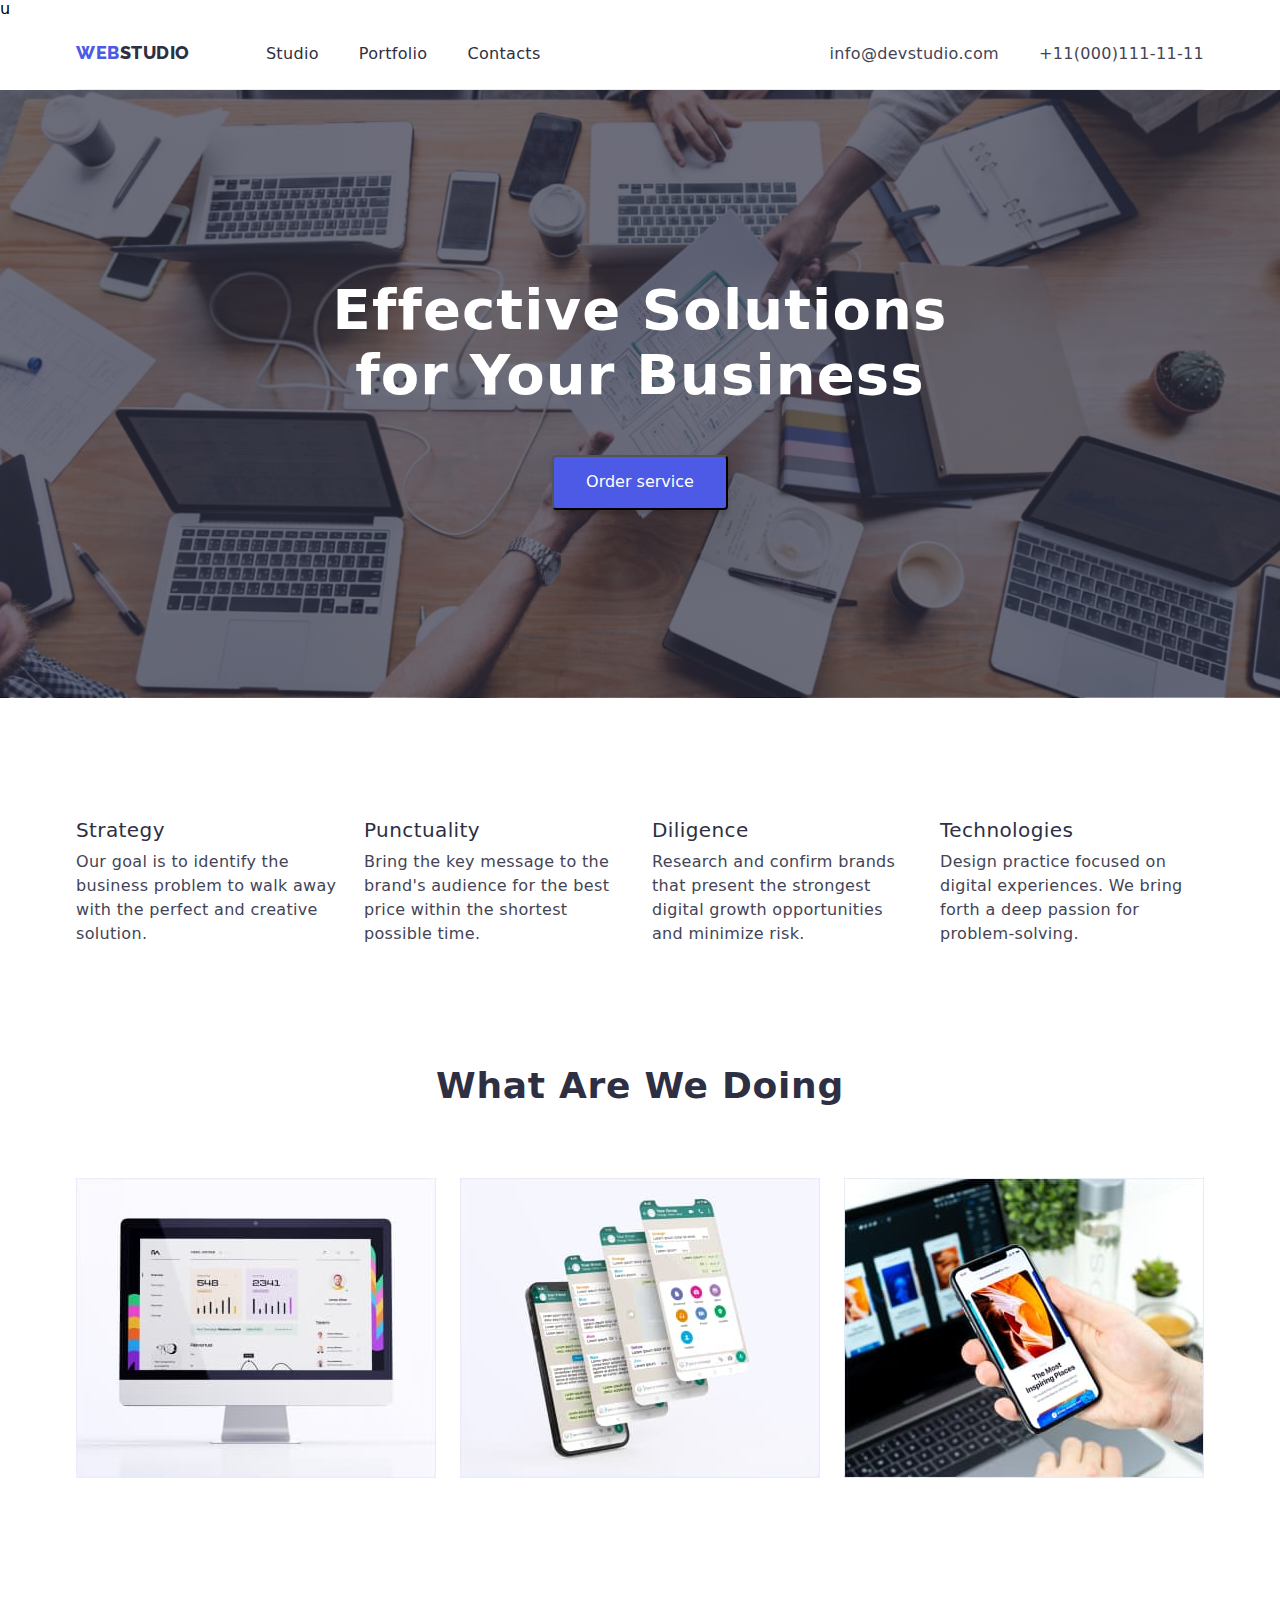
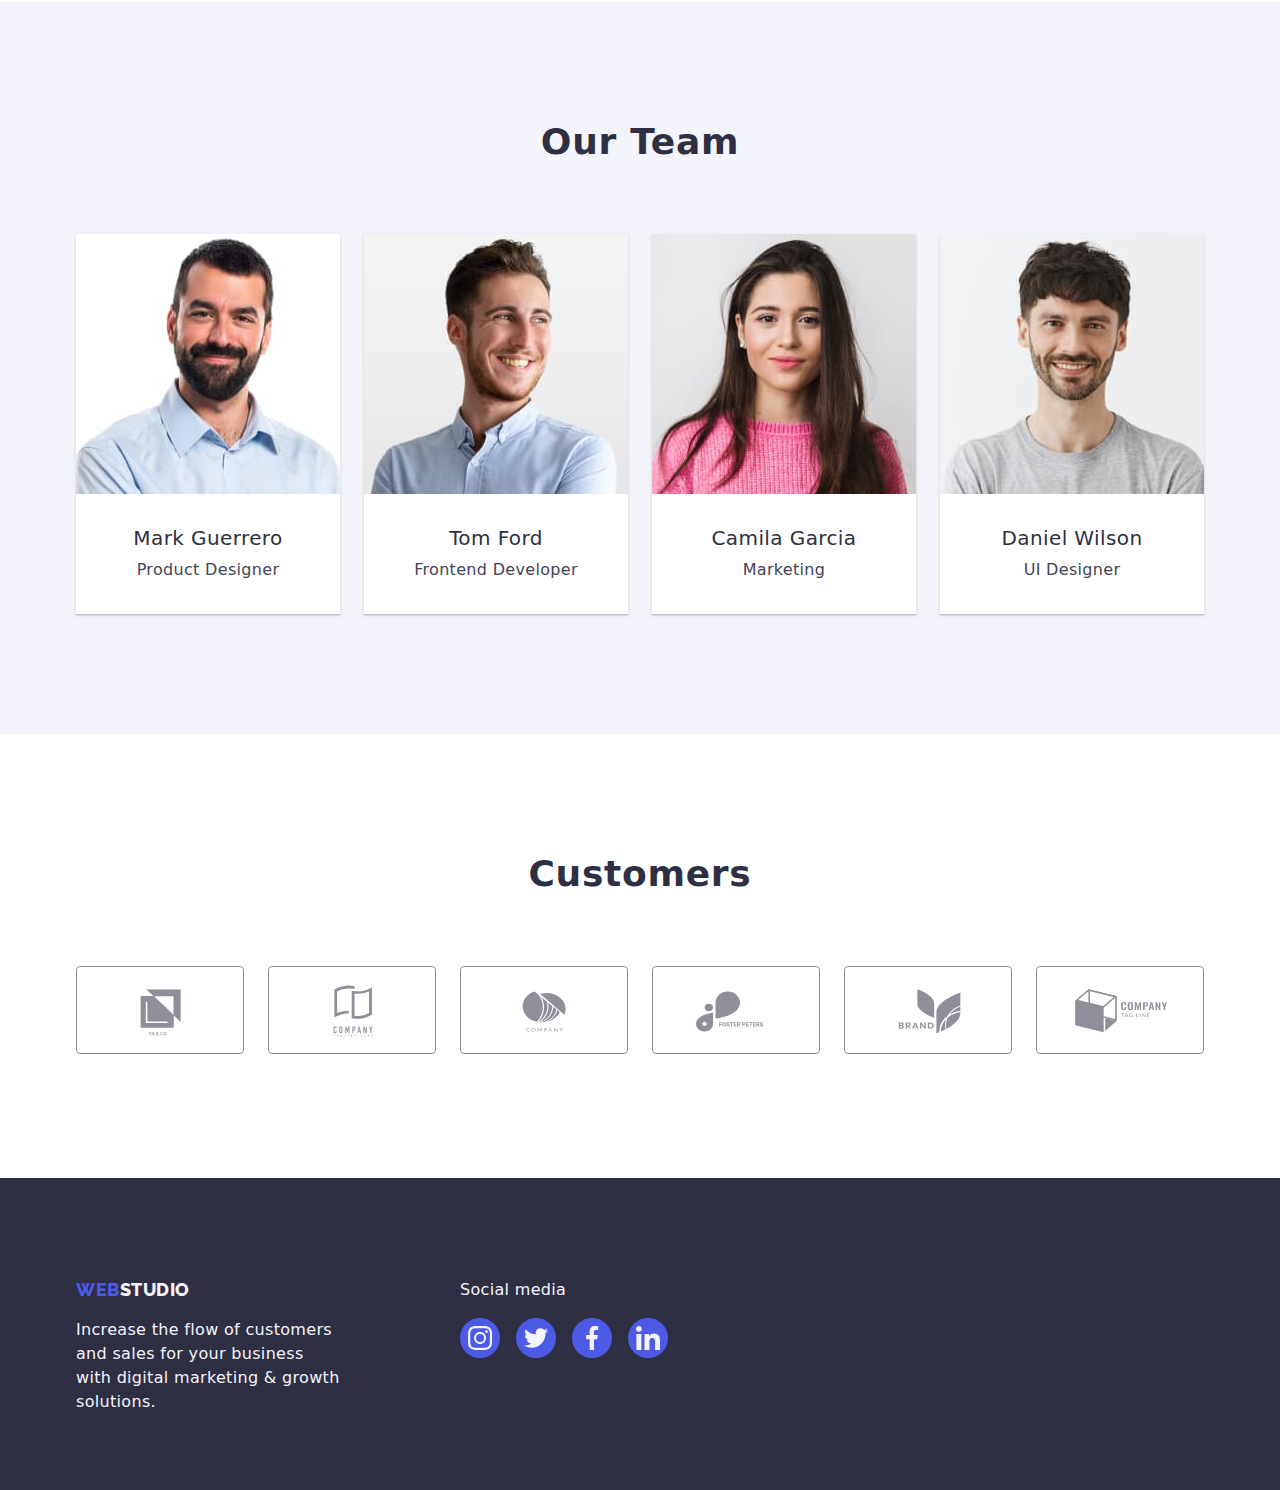
==== index.html @ a3248d75 "hw4" ====
u<!DOCTYPE html>
<html lang="en">
  <head>
    <meta charset="UTF-8" />
    <meta name="viewport" content="width=device-width, initial-scale=1.0" />
    <title>webstudio</title>
    <link href="css/styles.css" rel="stylesheet" />
    <link rel="preconnect" href="https://fonts.googleapis.com" />
    <link rel="preconnect" href="https://fonts.gstatic.com" crossorigin />
    <link
      href="https://fonts.googleapis.com/css2?family=Raleway:wght@800&family=Roboto:wght@400;500;700;900&display=swap"
      rel="stylesheet"
    />
    <link
      href="
https://cdn.jsdelivr.net/npm/modern-normalize@2.0.0/modern-normalize.min.css
"
      rel="stylesheet"
    />
  </head>
  <body>
    <header>
      <div class="container">
        <div class="menu-wrapper">
          <nav>
            <a href="./" class="logo-style"
              ><span class="logo-web">WEB</span>STUDIO</a
            >
            <menu class="menu-links">
              <li><a href="./index.html" class="links-style">Studio</a></li>
              <li>
                <a href="./portfolio.html" class="links-style">Portfolio</a>
              </li>
              <li><a href="/contacts" class="links-style">Contacts</a></li>
            </menu>
          </nav>
          <ul class="list-links-contact">
            <li>
              <a href="mailto:info@devstudio.com" class="links-contact"
                >info@devstudio.com</a
              >
            </li>
            <li>
              <a href="tel:+11(000)111-11-11" class="links-contact"
                >+11(000)111-11-11</a
              >
            </li>
          </ul>
        </div>
      </div>
    </header>

    <main>
      <section class="section section-main-heading">
        <div class="container">
          <h1 class="main-heading">
            Effective Solutions <br />
            for Your Business
          </h1>
          <button class="order-service" type="button">Order service</button>
        </div>
      </section>

      <section class="section-main-pillars section-main-pillars">
        <div class="container">
          <ul class="main-pillars-list">
            <li>
              <h3 class="main-pillars">Strategy</h3>
              <p class="description">
                Our goal is to identify the business problem to walk away with
                the perfect and creative solution.
              </p>
            </li>

            <li>
              <h3 class="main-pillars">Punctuality</h3>
              <p class="description">
                Bring the key message to the brand's audience for the best price
                within the shortest possible time.
              </p>
            </li>
            <li>
              <h3 class="main-pillars">Diligence</h3>
              <p class="description">
                Research and confirm brands that present the strongest digital
                growth opportunities and minimize risk.
              </p>
            </li>
            <li>
              <h3 class="main-pillars">Technologies</h3>
              <p class="description">
                Design practice focused on digital experiences. We bring forth a
                deep passion for problem-solving.
              </p>
            </li>
          </ul>
        </div>
      </section>

      <section class="section section-solutions">
        <div class="container">
          <h2 class="header-two">What are we doing</h2>

          <ul class="solutions-list">
            <li>
              <img
                src="images/screen.jpg"
                alt="Picture of screen"
                width="360"
                height="300"
              />
            </li>
            <li>
              <img
                src="images/phone.jpg"
                alt="Picture of phone"
                width="360"
                height="300"
              />
            </li>
            <li>
              <img
                src="images/laptop-phone.jpg"
                alt="Picture of laptop and phone"
                width="360"
                height="300"
              />
            </li>
          </ul>
        </div>
      </section>

      <section class="section section-team">
        <div class="container">
          <h2 class="header-two">Our team</h2>
          <ul class="team-list">
            <li>
              <figure class="team-style">
                <img
                  src="images/mark-guerrero.jpg"
                  alt="A man with short black hair and beard"
                  width="264"
                  height="260"
                />
                <figcaption class="team-descrip-wrapper">
                  <h4 class="team-names">Mark Guerrero</h4>
                  <p class="team-position">Product Designer</p>
                </figcaption>
              </figure>
            </li>
            <li>
              <figure class="team-style">
                <img
                  src="images/tom-ford.jpg"
                  alt="A man with brown hair and grin"
                  width="264"
                  height="260"
                />
                <figcaption class="team-descrip-wrapper">
                  <h4 class="team-names">Tom Ford</h4>
                  <p class="team-position">Frontend Developer</p>
                </figcaption>
              </figure>
            </li>
            <li>
              <figure class="team-style">
                <img
                  src="images/camila-garcia.jpg"
                  alt="A woman with long dark hair and wearing a pink sweater"
                  width="264"
                  height="260"
                />
                <figcaption class="team-descrip-wrapper">
                  <h4 class="team-names">Camila Garcia</h4>
                  <p class="team-position">Marketing</p>
                </figcaption>
              </figure>
            </li>
            <li>
              <figure class="team-style">
                <img
                  src="images/daniel-wilson.jpg"
                  alt="Smiling man in a gray tshirt"
                  width="264"
                  height="260"
                />
                <figcaption class="team-descrip-wrapper">
                  <h4 class="team-names">Daniel Wilson</h4>
                  <p class="team-position">UI Designer</p>
                </figcaption>
              </figure>
            </li>
          </ul>
        </div>
      </section>
       <section class="section customers-section">
        <div class="container">
          <h2 class="header-two">Customers</h2>
          <ul class="customers-list">
            <li><a href="./"><svg class="customers-icon"> <use href="/images/icons.svg#icon-Client-1"> </use> </svg></a></li>
            <li><a href="./"><svg class="customers-icon"> <use href="/images/icons.svg#icon-Client-2"> </use> </svg></a></li>
            <li><a href="./"><svg class="customers-icon"> <use href="/images/icons.svg#icon-Client-3"> </use> </svg></a></li>
            <li><a href="./"><svg class="customers-icon"> <use href="/images/icons.svg#icon-Client-4"> </use> </svg></a></li>
            <li><a href="./"><svg class="customers-icon"> <use href="/images/icons.svg#icon-Client-5"> </use> </svg></a></li>
           <li><a href="./"><svg class="customers-icon"> <use href="/images/icons.svg#icon-Client-6"> </use> </svg></a></li>
              </ul>
    </main>

    <footer class="footer-style">
      <div class="container footer-wrapper">
        <div class="logo-wrapper-footer">
          <a href="./" class="logo-footer"
            ><span class="logo-web">WEB</span>STUDIO</a
          >
          <p class="footer-text">
            Increase the flow of customers and sales for your business with
            digital marketing & growth solutions.
          </p>
        </div>
        <div class="sm-wrapper">
          <h4 class="sm-text">Social media</h4>
          <ul class="sm-list">
            <li>
              <a href="./"><svg class="sm-icon" width="40px" height="40px"> <use href="/images/icons.svg#icon-Ellipse-4"> </use> </svg></a>
            </li>
            <li><a href="./"><svg class="sm-icon" width="40px" height="40px"> <use href="/images/icons.svg#icon-Ellipse"> </use> </svg></a></li>
            <li><a href="./"><svg class="sm-icon" width="40px" height="40px"> <use href="/images/icons.svg#icon-Ellipse-1"> </use> </svg></a></li>
            <li><a href="./"><svg class="sm-icon" width="40px" height="40px"> <use href="/images/icons.svg#icon-Ellipse-2"> </use> </svg></a></li>
          </ul>
        </div>
      </div>
    </footer>
  </body>
</html>
---- css/styles.css ----
body {
    font-family: var(--font-text);
}
:root {
    --background-color-heading: rgba(46, 47, 66, 1);
    --background-color-footer: rgba(46, 47, 66, 1);
    --background-color-header: rgba(255, 255, 255, 1);
    --background-color-ourteam: rgba(244, 244, 253, 1);
    --border-color: rgba(231, 233, 252, 1);
    --font-text: 'Roboto', sans-serif;
    --font-logo: 'Raleway', serif;
    --color-logo: rgba(77, 90, 229, 1);
    --color-headings: rgba(46, 47, 66, 1);
    --color-text: rgba(67, 68, 85, 1);
    --color-h1: rgba(255, 255, 255, 1);
    --color-footer: rgba(244, 244, 253, 1);
}

* {
    margin: 0;
    padding: 0;
    box-sizing: border-box;
}

.section {
    padding-top: 120px;
    padding-bottom: 120px;

}

.container {
    max-width: 1158px;
    margin: 0 auto;
    padding: 0 15px;
}


 /*Style dla headera*/

.menu-wrapper {
    min-height: 72px;
}

.logo-style {
    font-family: var(--font-logo);
    font-size: 18px;
    font-style: normal;
    font-weight: 800;
    line-height: 1.16;
    letter-spacing: 0.54px;
    text-transform: uppercase;
    text-decoration: none;
    color:var(--color-headings);
    }

.logo-web{
    color: var(--color-logo);
}
.menu-links{
    list-style-type: none; 
}
.menu-links .links-style {
        font-size: 16px;
        font-weight: 500;
        line-height: 1.5;
        letter-spacing: 0.32px;
        color: var(--color-headings);
        text-decoration: none;
        
    }

.menu-links .links-style:hover, .menu-links .links-style:focus {
    color: rgba(64, 75, 191, 1);

}
.menu-links .links-style:active {
    color: rgba(64, 75, 191, 1);
}

.list-links-contact{
        list-style-type: none;
}
.links-contact {
        font-size: 16px;
        line-height: 1.5;
        letter-spacing: 0.32px;
        text-decoration: none;
        color: var(--color-text)
        }
.list-links-contact .links-contact:hover,.list-links-contact .links-contact:focus {
    color: rgba(64, 75, 191, 1);
}
.list-links-contact .links-contact:active {
    color: rgba(64, 75, 191, 1);
}

 .menu-wrapper {
     display: flex;
     justify-content: space-between;
     border-bottom: 1px solid rgba(231, 233, 252, 1);
     align-items: center;
 }

 .menu-wrapper>nav {
     display: flex;
     gap: 76px;
     align-items: center;

 }

 .menu-wrapper>nav>menu {
     display: flex;
     gap: 40px
 }

 .menu-wrapper>ul {
     display: flex;
     gap: 40px;
 }

 .menu-wrapper>menu>ul {
     gap: 332px;

 }


/*Style dla zakładki studio*/

.main-heading {
        font-size: 56px;
        font-weight: 700;
        line-height: 10,7 ;
        letter-spacing: 1.12px;
        text-align: center;  
        margin-top: 0px;
        margin-bottom: 0px;
        padding-top: 68px;
        padding-bottom: 48px;
        display: flex;
        justify-content: center;
        align-items: center;
        
}


.section-main-heading {
    color: var(--color-h1);
    background-color: var(--background-color-heading);
    padding-bottom: 188px;
    display: flex;
    justify-content: center;
    align-items: center;
    background-image: linear-gradient(rgba(46, 47, 66, 0.7), rgba(46, 47, 66, 0.7)),
        url(../images/people-office.jpg);
    background-position: center;
    background-size: cover;
    max-width: 1440px;
    margin-inline-end: auto;
    margin-inline-start: auto;
    
    

}

.order-service {
    background-color:rgba(77, 90, 229, 1);
    color: rgba(255, 255, 255, 1);
    border-radius: 4px;
    box-shadow: 0px 4px 4px 0px rgba(0, 0, 0, 0.15);
    cursor: pointer;
    padding: 16px 32px;
    display: flex;
    justify-content: center;
    align-items: center;
    margin: auto;
}

.section-main-pillars {
    padding-top: 120px;
}
.main-pillars-list {
    list-style-type: none;
    display: flex;
    gap: 24px;
    margin: 0px;
    padding-left: 0px;
}

.main-pillars {
        font-size: 20px;
        font-weight: 500;
        line-height: 1.2;
        letter-spacing: 0.4px;
        color: var(--color-headings);
        margin-bottom: 8px;
        width: 264px;
}
.description {
        font-size: 16px;
        line-height: 1.5;
        letter-spacing: 0.32px;
        color:var(--color-text);
        margin-top: 0px;
        width: 264px;
}

.header-two {
    color: var(--color-headings);
        text-align: center;
        font-size: 36px;
        font-weight: 700;
        line-height: 1.11;
        letter-spacing: 0.72px;
        text-transform: capitalize;
        margin-top: 0px;
        margin-bottom: 72px;
}
.solutions-list {
    list-style-type: none;
    display: flex;
    justify-content: space-between;
    gap: 24px;
    padding-inline-start: 0px;
}
.section-team {
    background-color: var(--background-color-ourteam);
}
.team-list {
    list-style-type: none;
    display: flex;
    justify-content: space-between;
    gap: 24px;
background-color: var(--background-color-ourteam);
padding-inline-start: 0px;
margin: 0px
}

.team-style {
    background-color: var(--background-color-header);
    margin: 0px 0px 0px 0px;
    box-shadow: 0px 2px 1px 0px rgba(46, 47, 66, 0.08), 0px 1px 1px 0px rgba(46, 47, 66, 0.16), 0px 1px 6px 0px rgba(46, 47, 66, 0.08);
    
}



.team-descrip-wrapper {
    padding-top: 32px;
    padding-bottom: 32px;
}
.team-descrip-wrapper>h4 {
 padding-bottom: 8px;
}

.team-names {
    color: var(--color-headings);
        text-align: center;
        font-size: 20px;
        font-weight: 500;
        line-height: 1.2;
        letter-spacing: 0.4px;
        background-color: var(--background-color-header);
        margin-block-start: 0px;
        margin-block-end: 0px;
        }

.team-position {
        text-align: center;
        font-size: 16px;
        line-height: 1.5;
        letter-spacing: 0.32px;
        color: var(--color-text);
        background-color: var(--background-color-header);
        margin-block-start: 0px;
        margin-block-end: 0px;
}

.customers-list {
    list-style-type: none;
        display: flex;
        justify-content: flex-start;
        gap: 24px;
}
.customers-icon {
    border: 1px solid rgba(142, 143, 153, 1);
    border-radius: 4px;
    fill: rgba(142, 143, 153, 1);
    width: 168px;
    height: 88px;
}

.customers-icon:hover {
    fill: rgba(64, 75, 191, 1);
    border-color: rgba(64, 75, 191, 1);
}

/*Style dla zakładki portfolio*/

 .filters-list {
    list-style-type: none;
 }
 .filter-button {
     border-radius: 4px;
     border: 1px solid var(--cornflower, #E7E9FC);
     background: var(--cloud, #F4F4FD);
     color: var(--iris, #4D5AE5);
     text-align: center;
     font-size: 16px;
     font-weight: 500;
     line-height: 1, 5;
     letter-spacing: 0.64px;
     padding: 12px 24px;
     align-items: center;
 }

 .filters-list .filter-button:hover,
 .filters-list .filter-button:focus {
     background-color: rgba(64, 75, 191, 1);
     color: rgba(255, 255, 255, 1);
     box-shadow: 0px 2px 2px 0px rgba(0, 0, 0, 0.12), 0px 2px 1px 0px rgba(0, 0, 0, 0.08), 0px 3px 1px 0px rgba(0, 0, 0, 0.10);
 }

 .projects-list {
    list-style-type: none;
    display: flex;
        flex-wrap: wrap;
        justify-content: center;
        row-gap: 48px;
        column-gap: 24px;
        margin: 0px;
        padding-bottom: 120px;
        padding-left: 0px;
    
 }

 .projects-list-element {
    margin: 0px;

 }

 .projects-list-element:hover {
box-shadow: 0px 2px 1px 0px rgba(46, 47, 66, 0.08), 0px 1px 1px 0px rgba(46, 47, 66, 0.16), 0px 1px 6px 0px rgba(46, 47, 66, 0.08);

 }
 .project-figcaption {
    border: 1px solid rgba(231, 233, 252, 1);
    background: rgba(255, 255, 255, 1);
    border-top: none;
    padding-left: 16px;
    padding-right: 16px;

 }
 
 .project-title { 
        font-size: 20px;
        font-weight: 500;
        line-height: 1.2;
        letter-spacing: 0.4px;
        color: var(--color-headings);
        padding-top: 32px;
        margin-top: 0px;
        margin-bottom: 8px;
        

 }
 .description-project {
    margin-bottom: 32px;
 }

.filters-list {
        color: var(--iris, #4D5AE5);
        text-align: center;
        font-size: 16px;
        font-weight: 500;
        line-height: 1,5;
        letter-spacing: 0.64px;
        display: flex;
        flex-direction: row;
        justify-content: center;
        gap:24px;
        padding-top: 96px;
        padding-bottom: 72px;
        margin: 0px;
        padding-inline-start: 0px;
}



 

/*Style dla stopki*/

.footer-style {
    background-color: var(--background-color-footer);
    min-height: 312px;

}

.footer-text {
    color: var(--color-footer);
    font-size: 16px;
    line-height: 1.5;
    letter-spacing: 0.32px;
    margin-bottom: 0px;

}

.sm-text {
    color: var(--color-footer);
    font-size: 16px;
    line-height: 1.5;
    letter-spacing: 0.32px;
    margin-bottom: 0px;
    font-weight: 500;
}

.logo-footer {
    font-family: var(--font-logo);
    font-size: 18px;
    font-style: normal;
    font-weight: 800;
    line-height: 1.16;
    letter-spacing: 0.54px;
    text-transform: uppercase;
    text-decoration: none;
    color: var(--color-footer)
}

.logo-wrapper-footer {
    max-width: 264px;

}



.footer-wrapper {
    display: flex;
    justify-content: flex-start;
    
 
}

.logo-wrapper-footer>a {
    display: flex;
        justify-content: flex-start;
        align-items: center;
        padding-top: 101.5px;
        padding-bottom: 17.5px;
    
}
.footer-wrapper>p {
    display: flex;
    flex-direction: column;
    justify-content: flex-start;
    align-items: flex-start;
    flex-wrap: wrap;
    padding-bottom: 100px;
   padding-right: 864px;
   

}

.sm-wrapper {
    max-width: 264px;
    margin-left: 120px;
    margin-top: 100px;
}

.sm-list {
    list-style-type: none;
    display: flex;
    justify-content: flex-start;
    gap: 16px;
    padding-top: 16px;
}
.sm-icon:hover {
    fill: rgba(49, 208, 170, 1);
}
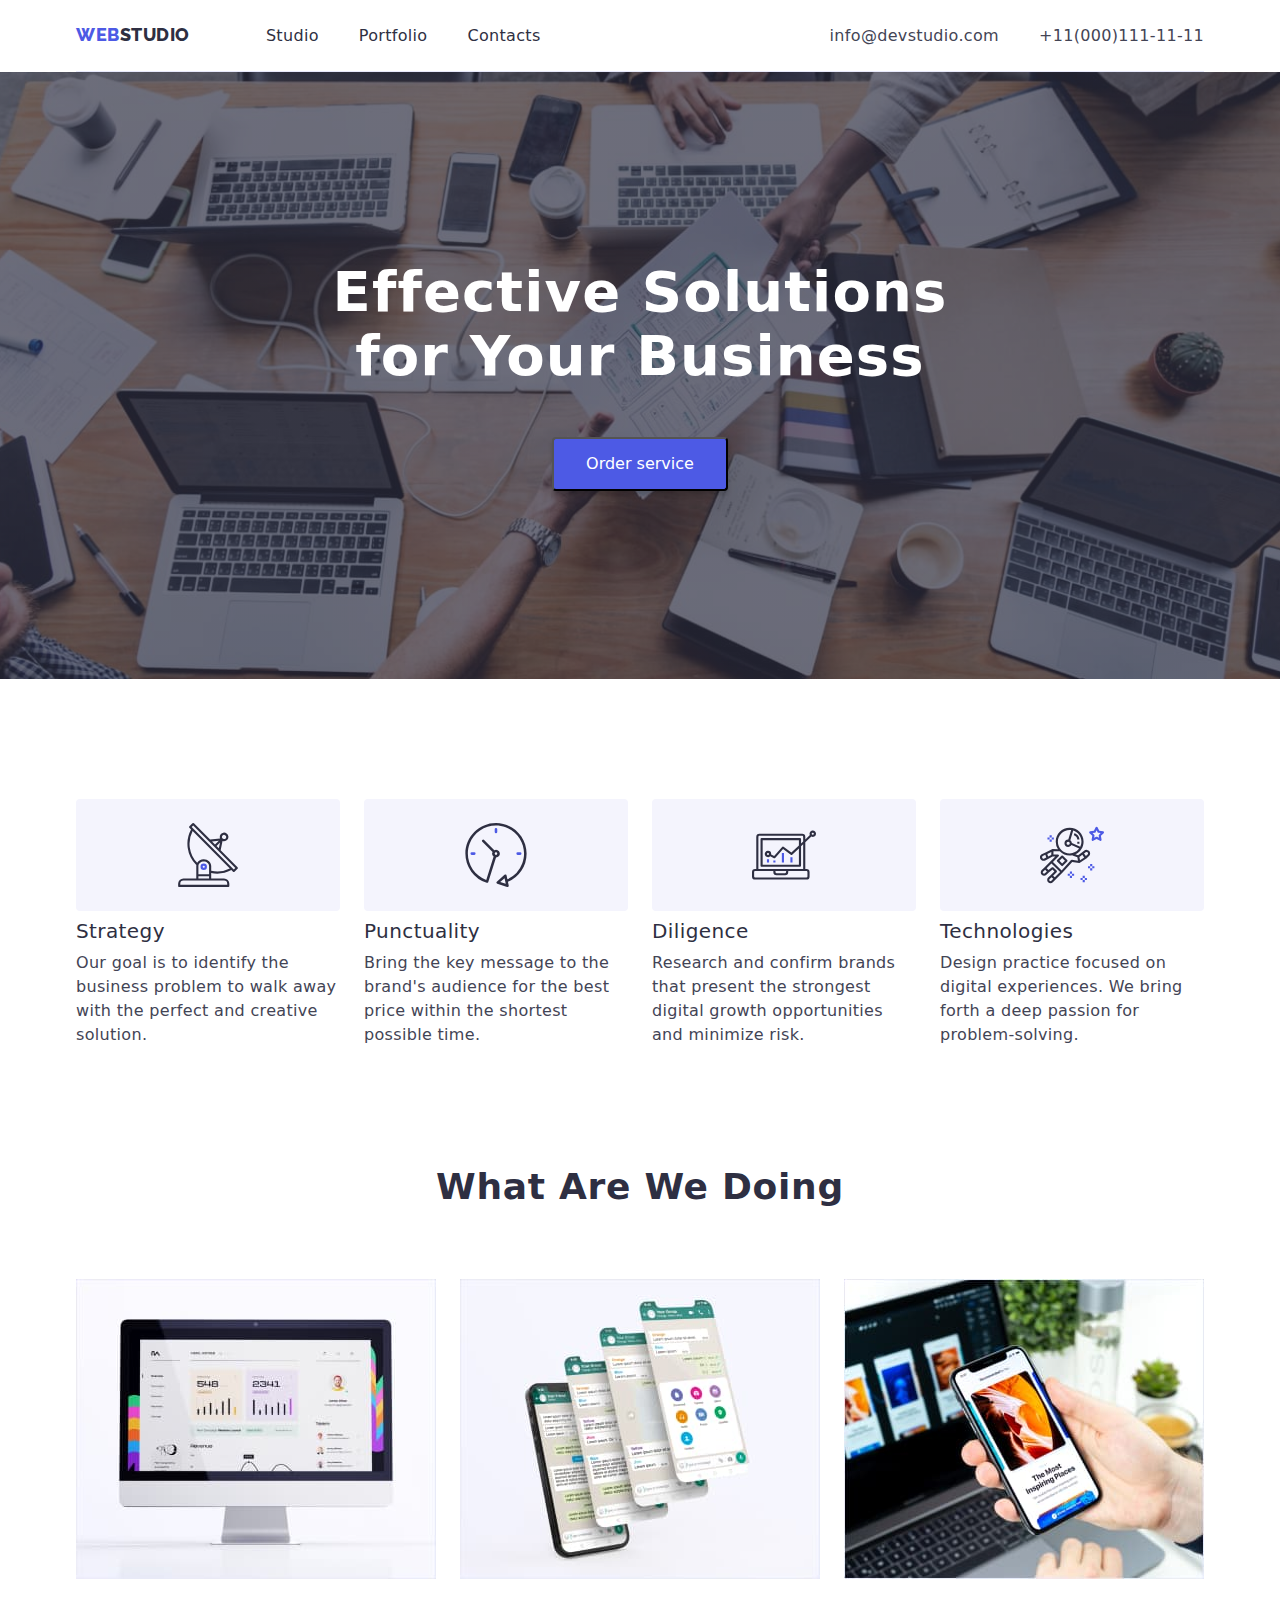
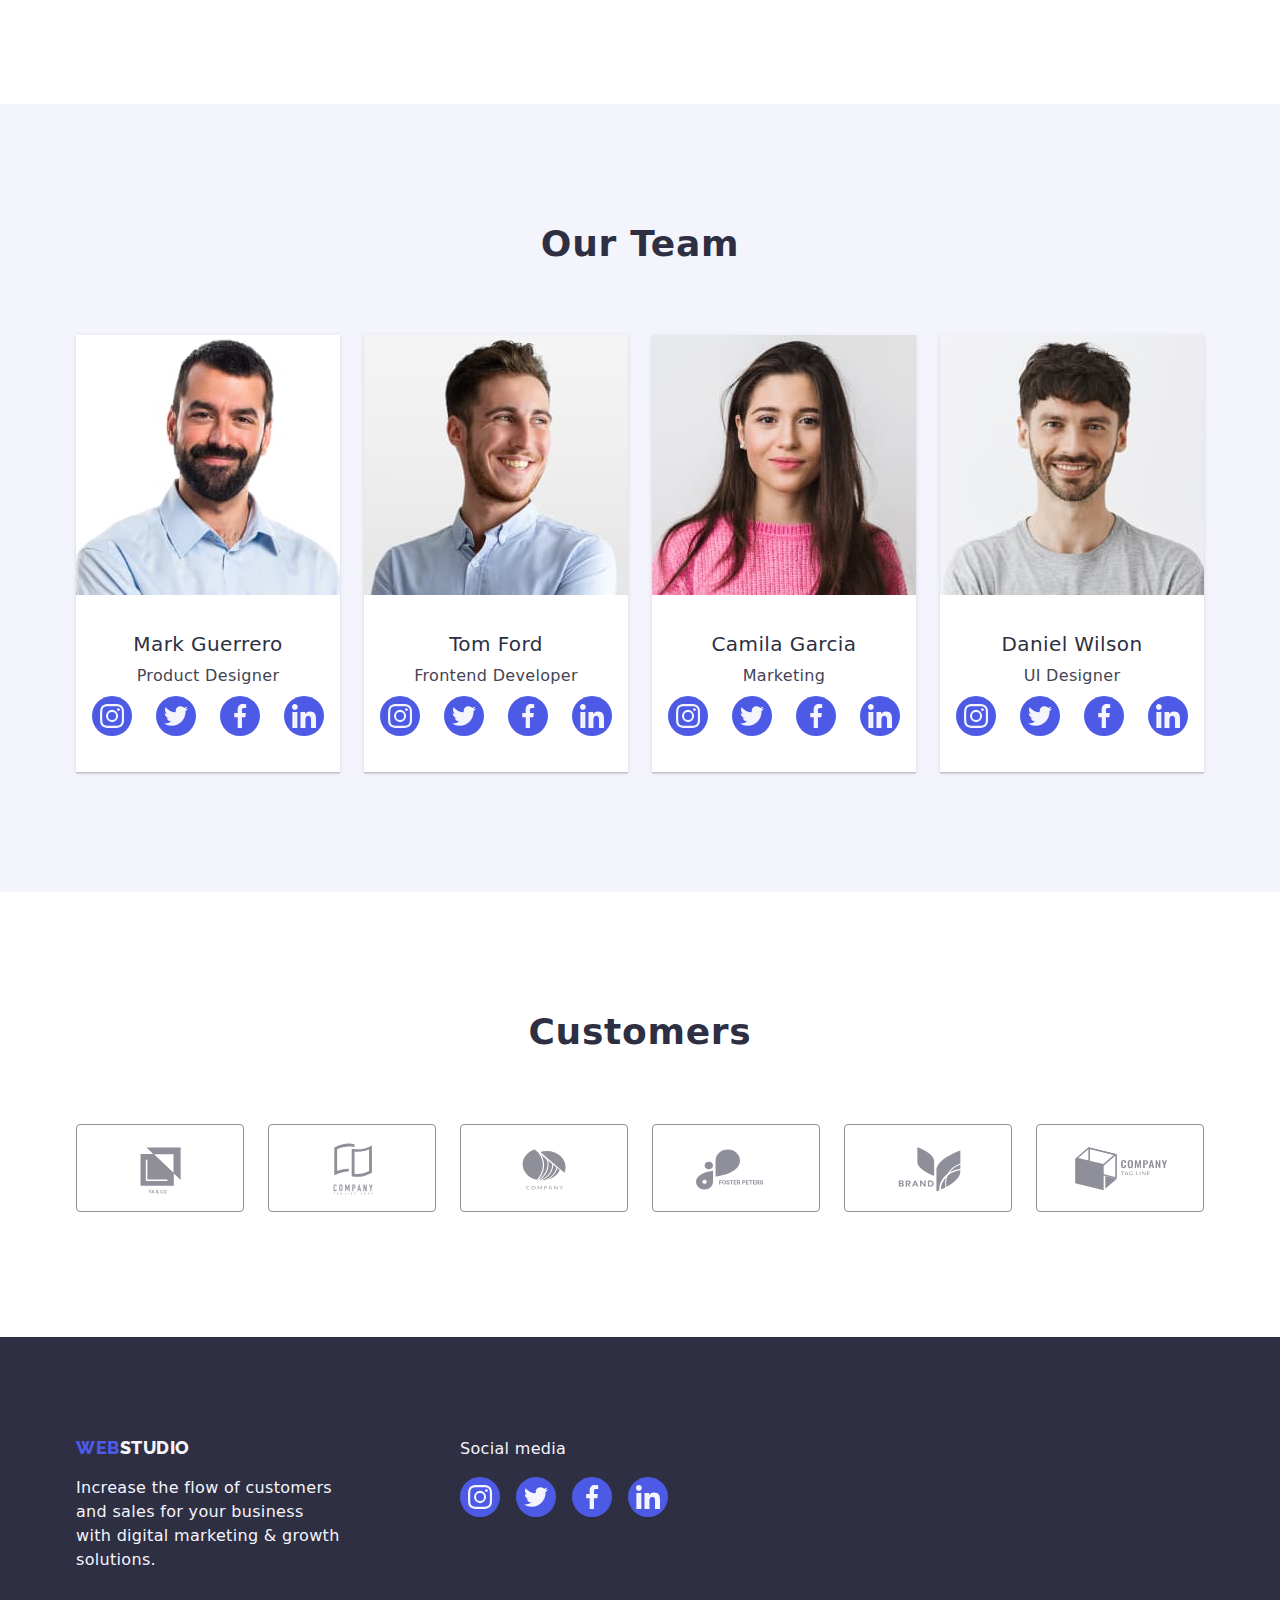
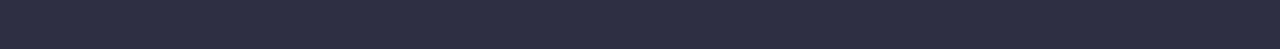
==== commit 4a6427c9: "icons-addition" ====
--- a/index.html
+++ b/index.html
@@ -1,4 +1,4 @@
-u<!DOCTYPE html>
+<!DOCTYPE html>
 <html lang="en">
   <head>
     <meta charset="UTF-8" />
@@ -65,6 +65,9 @@
         <div class="container">
           <ul class="main-pillars-list">
             <li>
+              <div class="pillar-icon-wrapper">
+                <svg class="" width="64px" height="64px"> <use href="/images/icons.svg#icon-antenna-1"> </use> </svg>
+              </div>
               <h3 class="main-pillars">Strategy</h3>
               <p class="description">
                 Our goal is to identify the business problem to walk away with
@@ -73,6 +76,9 @@
             </li>
 
             <li>
+              <div class="pillar-icon-wrapper">
+                <svg class="" width="64px" height="64px"> <use href="/images/icons.svg#icon-clock-1"> </use> </svg>
+              </div>
               <h3 class="main-pillars">Punctuality</h3>
               <p class="description">
                 Bring the key message to the brand's audience for the best price
@@ -80,6 +86,9 @@
               </p>
             </li>
             <li>
+              <div class="pillar-icon-wrapper">
+                <svg class="" width="64px" height="64px"> <use href="/images/icons.svg#icon-diagram-1"> </use> </svg>
+              </div>
               <h3 class="main-pillars">Diligence</h3>
               <p class="description">
                 Research and confirm brands that present the strongest digital
@@ -87,6 +96,9 @@
               </p>
             </li>
             <li>
+              <div class="pillar-icon-wrapper">
+                <svg class="" width="64px" height="64px"> <use href="/images/icons.svg#icon-astronaut-1"> </use> </svg>
+              </div>
               <h3 class="main-pillars">Technologies</h3>
               <p class="description">
                 Design practice focused on digital experiences. We bring forth a
@@ -145,6 +157,14 @@
                 <figcaption class="team-descrip-wrapper">
                   <h4 class="team-names">Mark Guerrero</h4>
                   <p class="team-position">Product Designer</p>
+                   <ul class="sm-list-team">
+            <li>
+              <a href="./"><svg class="sm-icon-team" width="40px" height="40px"> <use href="/images/icons.svg#icon-Ellipse"> </use> </svg></a>
+            </li>
+            <li><a href="./"><svg class="sm-icon-team" width="40px" height="40px"> <use href="/images/icons.svg#icon-Ellipse-1"> </use> </svg></a></li>
+            <li><a href="./"><svg class="sm-icon-team" width="40px" height="40px"> <use href="/images/icons.svg#icon-Ellipse-2"> </use> </svg></a></li>
+            <li><a href="./"><svg class="sm-icon-team" width="40px" height="40px"> <use href="/images/icons.svg#icon-Ellipse-3"> </use> </svg></a></li>
+          </ul>
                 </figcaption>
               </figure>
             </li>
@@ -159,6 +179,14 @@
                 <figcaption class="team-descrip-wrapper">
                   <h4 class="team-names">Tom Ford</h4>
                   <p class="team-position">Frontend Developer</p>
+                   <ul class="sm-list-team">
+            <li>
+              <a href="./"><svg class="sm-icon-team" width="40px" height="40px"> <use href="/images/icons.svg#icon-Ellipse"> </use> </svg></a>
+            </li>
+            <li><a href="./"><svg class="sm-icon-team" width="40px" height="40px"> <use href="/images/icons.svg#icon-Ellipse-1"> </use> </svg></a></li>
+            <li><a href="./"><svg class="sm-icon-team" width="40px" height="40px"> <use href="/images/icons.svg#icon-Ellipse-2"> </use> </svg></a></li>
+            <li><a href="./"><svg class="sm-icon-team" width="40px" height="40px"> <use href="/images/icons.svg#icon-Ellipse-3"> </use> </svg></a></li>
+          </ul>
                 </figcaption>
               </figure>
             </li>
@@ -173,6 +201,14 @@
                 <figcaption class="team-descrip-wrapper">
                   <h4 class="team-names">Camila Garcia</h4>
                   <p class="team-position">Marketing</p>
+                   <ul class="sm-list-team">
+            <li>
+              <a href="./"><svg class="sm-icon-team" width="40px" height="40px"> <use href="/images/icons.svg#icon-Ellipse"> </use> </svg></a>
+            </li>
+            <li><a href="./"><svg class="sm-icon-team" width="40px" height="40px"> <use href="/images/icons.svg#icon-Ellipse-1"> </use> </svg></a></li>
+            <li><a href="./"><svg class="sm-icon-team" width="40px" height="40px"> <use href="/images/icons.svg#icon-Ellipse-2"> </use> </svg></a></li>
+            <li><a href="./"><svg class="sm-icon-team" width="40px" height="40px"> <use href="/images/icons.svg#icon-Ellipse-3"> </use> </svg></a></li>
+          </ul>
                 </figcaption>
               </figure>
             </li>
@@ -187,6 +223,14 @@
                 <figcaption class="team-descrip-wrapper">
                   <h4 class="team-names">Daniel Wilson</h4>
                   <p class="team-position">UI Designer</p>
+                  <ul class="sm-list-team">
+            <li>
+              <a href="./"><svg class="sm-icon-team" width="40px" height="40px"> <use href="/images/icons.svg#icon-Ellipse"> </use> </svg></a>
+            </li>
+            <li><a href="./"><svg class="sm-icon-team" width="40px" height="40px"> <use href="/images/icons.svg#icon-Ellipse-1"> </use> </svg></a></li>
+            <li><a href="./"><svg class="sm-icon-team" width="40px" height="40px"> <use href="/images/icons.svg#icon-Ellipse-2"> </use> </svg></a></li>
+            <li><a href="./"><svg class="sm-icon-team" width="40px" height="40px"> <use href="/images/icons.svg#icon-Ellipse-3"> </use> </svg></a></li>
+          </ul>
                 </figcaption>
               </figure>
             </li>
@@ -197,7 +241,7 @@
         <div class="container">
           <h2 class="header-two">Customers</h2>
           <ul class="customers-list">
-            <li><a href="./"><svg class="customers-icon"> <use href="/images/icons.svg#icon-Client-1"> </use> </svg></a></li>
+            <li> <a href="./"><svg class="customers-icon"><use href="/images/icons.svg#icon-Client-1"></use></svg></a></li>
             <li><a href="./"><svg class="customers-icon"> <use href="/images/icons.svg#icon-Client-2"> </use> </svg></a></li>
             <li><a href="./"><svg class="customers-icon"> <use href="/images/icons.svg#icon-Client-3"> </use> </svg></a></li>
             <li><a href="./"><svg class="customers-icon"> <use href="/images/icons.svg#icon-Client-4"> </use> </svg></a></li>
@@ -220,12 +264,12 @@
         <div class="sm-wrapper">
           <h4 class="sm-text">Social media</h4>
           <ul class="sm-list">
-            <li>
-              <a href="./"><svg class="sm-icon" width="40px" height="40px"> <use href="/images/icons.svg#icon-Ellipse-4"> </use> </svg></a>
-            </li>
-            <li><a href="./"><svg class="sm-icon" width="40px" height="40px"> <use href="/images/icons.svg#icon-Ellipse"> </use> </svg></a></li>
+            <li class="sm-icon">
+              <a href="./"><svg width="40px" height="40px"> <use href="/images/icons.svg#icon-Ellipse"> </use> </svg></a>
+            </li>
             <li><a href="./"><svg class="sm-icon" width="40px" height="40px"> <use href="/images/icons.svg#icon-Ellipse-1"> </use> </svg></a></li>
             <li><a href="./"><svg class="sm-icon" width="40px" height="40px"> <use href="/images/icons.svg#icon-Ellipse-2"> </use> </svg></a></li>
+            <li><a href="./"><svg class="sm-icon" width="40px" height="40px"> <use href="/images/icons.svg#icon-Ellipse-3"> </use> </svg></a></li>
           </ul>
         </div>
       </div>
--- a/css/styles.css
+++ b/css/styles.css
@@ -194,6 +194,17 @@
         color: var(--color-headings);
         margin-bottom: 8px;
         width: 264px;
+        margin-top: 8px;
+}
+
+.pillar-icon-wrapper {
+        display: flex;
+            justify-content: center;
+            align-items: center;
+            width: 264px;
+            height: 112px;
+            border-radius: 4px;
+            background: rgba(244, 244, 253, 1);
 }
 .description {
         font-size: 16px;
@@ -273,6 +284,14 @@
         background-color: var(--background-color-header);
         margin-block-start: 0px;
         margin-block-end: 0px;
+}
+
+.sm-list-team {
+    list-style-type: none;
+    display: flex;
+    justify-content: center;
+    gap: 24px;
+    padding-top: 8px;
 }
 
 .customers-list {
@@ -473,6 +492,10 @@
     gap: 16px;
     padding-top: 16px;
 }
-.sm-icon:hover {
-    fill: rgba(49, 208, 170, 1);
+.sm-icon>a {
+    fill:rgba(77, 90, 229, 1);
+}
+
+.sm-icon>a:hover {
+   fill: rgba(49, 208, 170, 1);
 }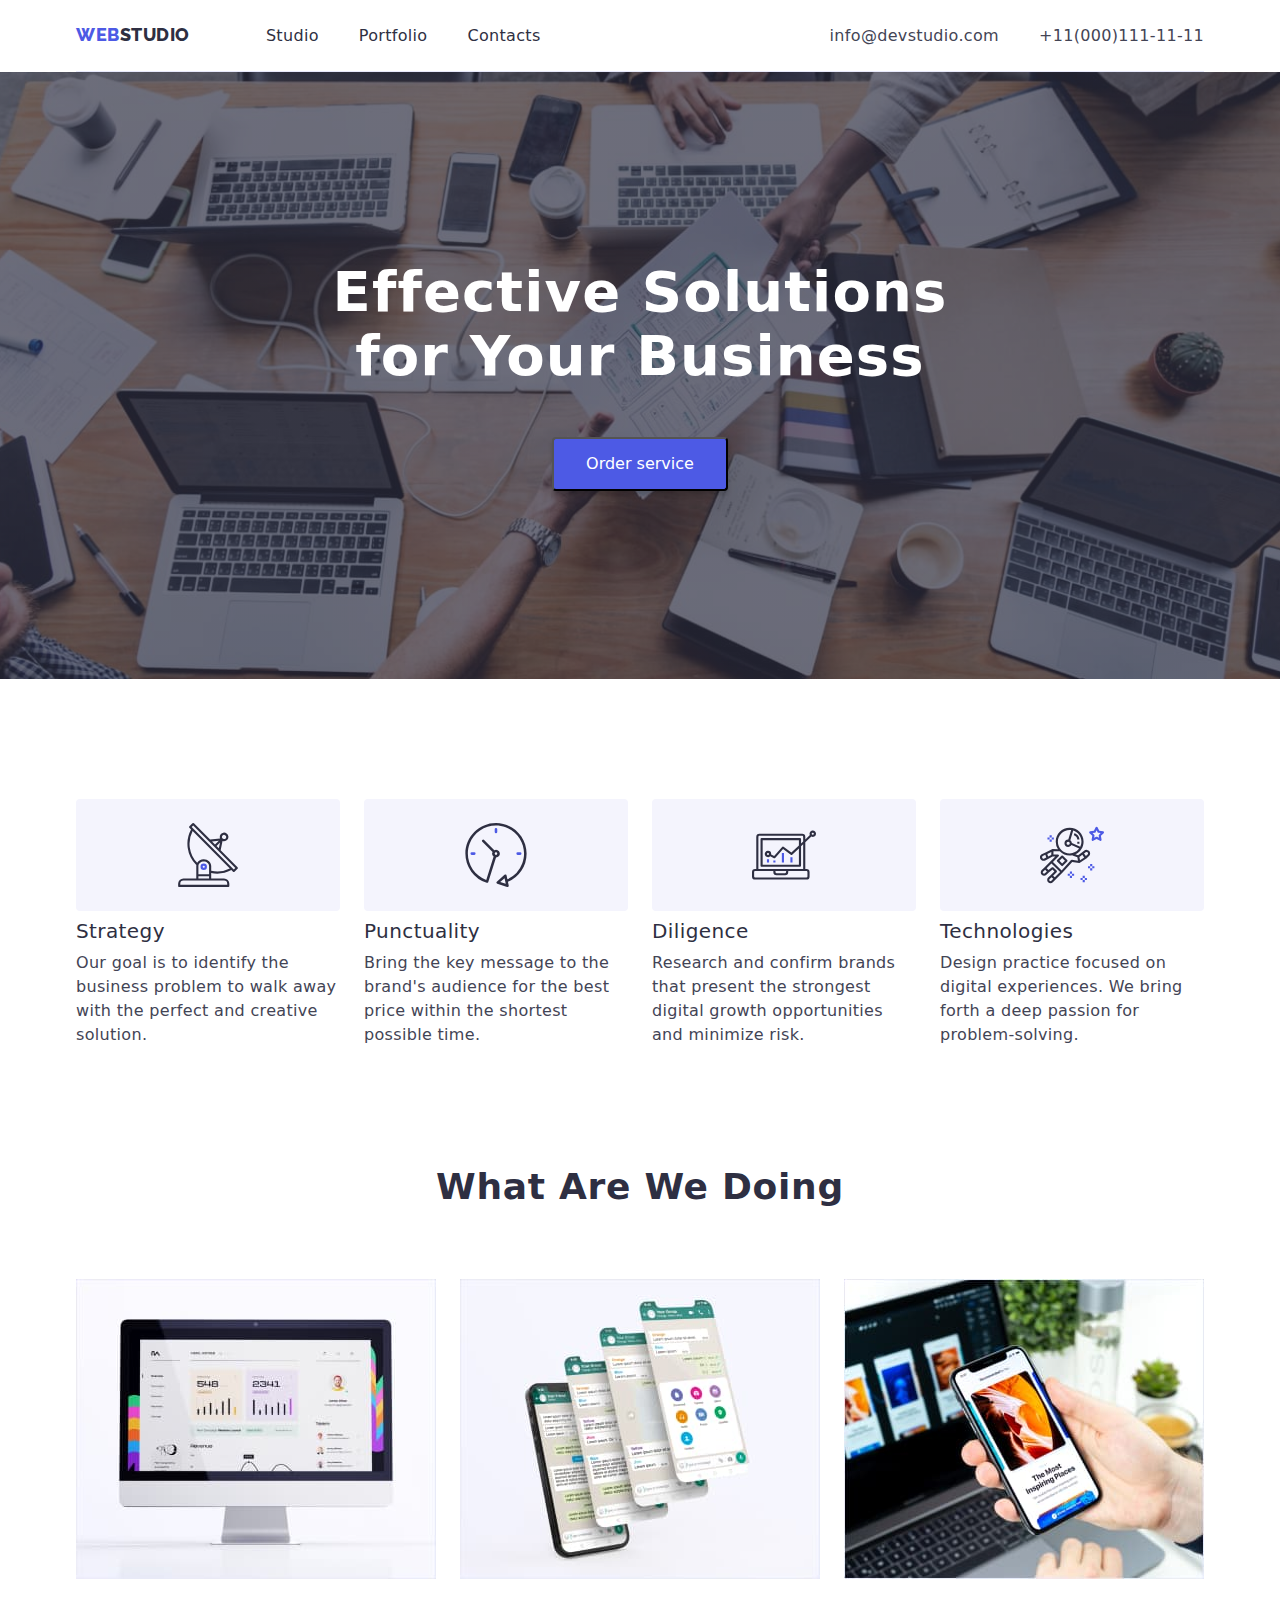
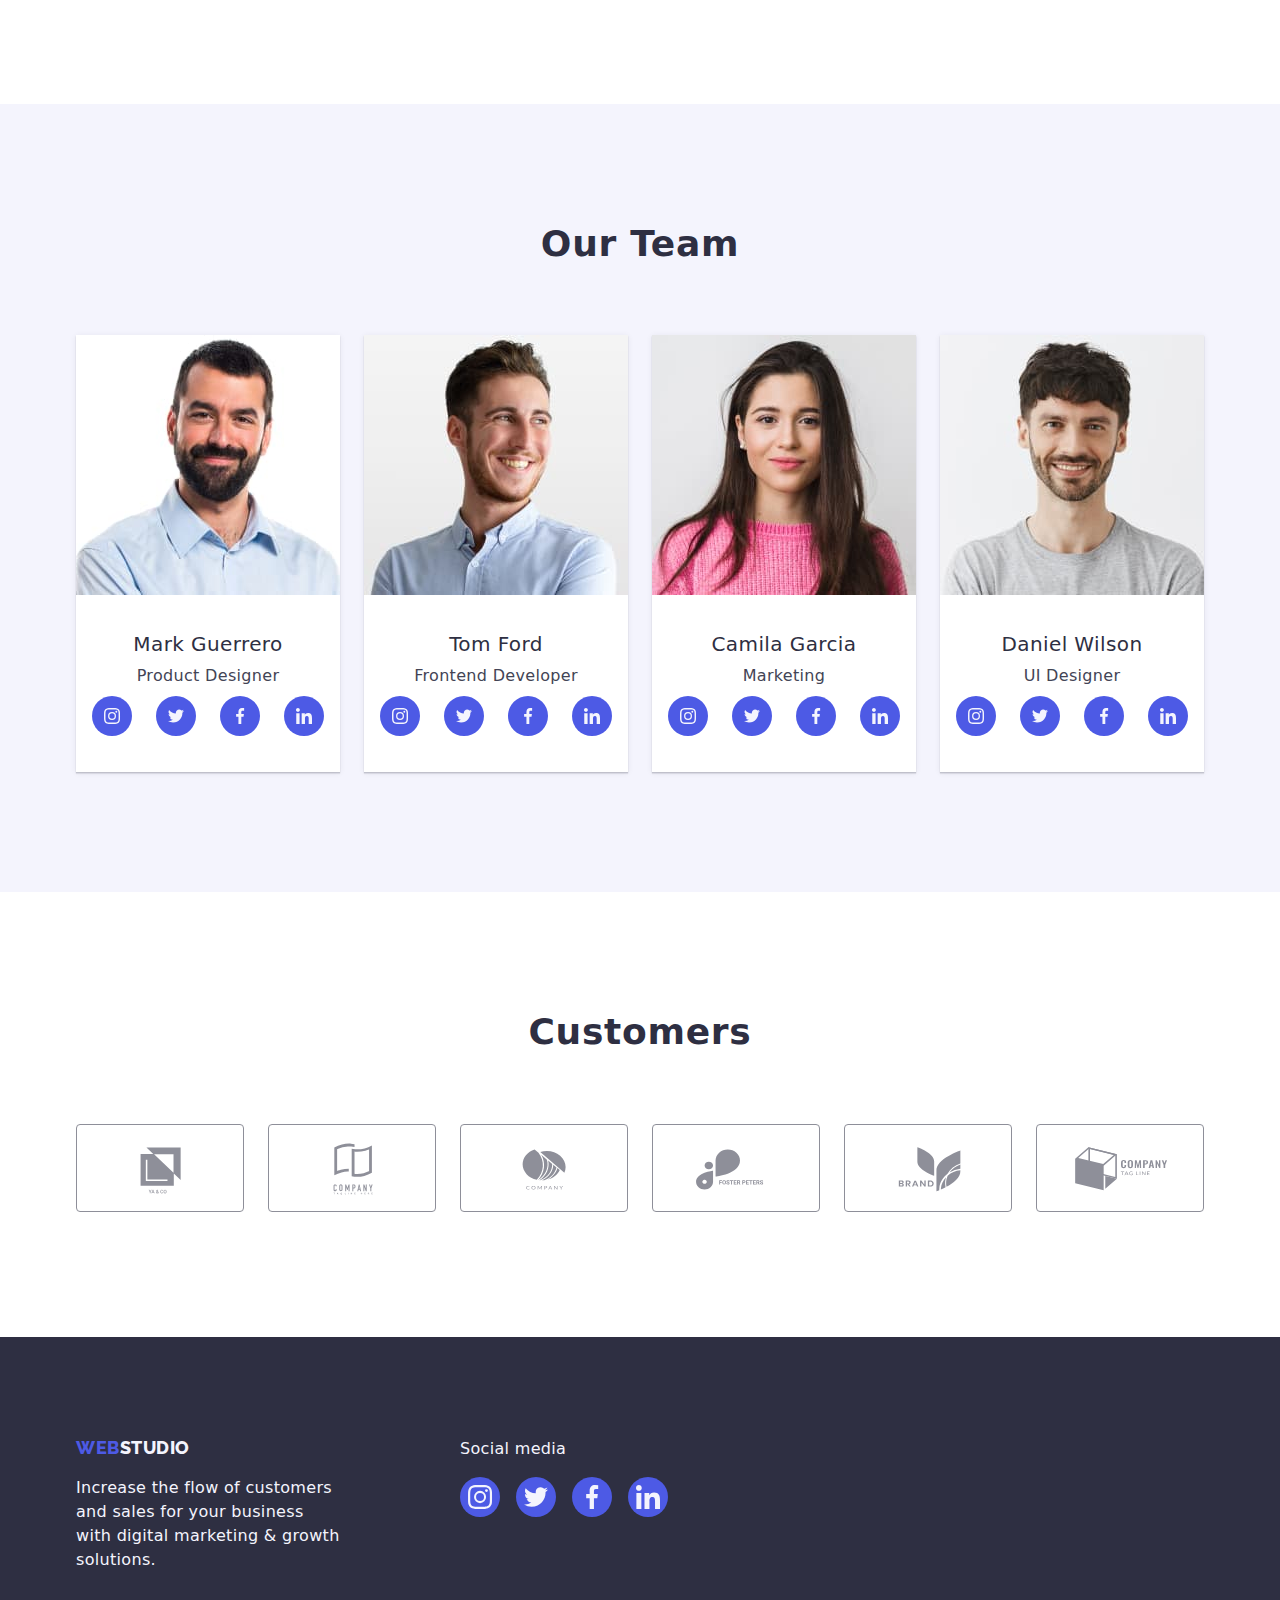
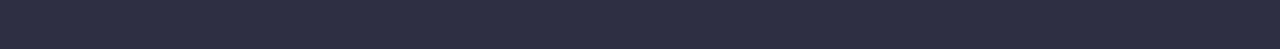
==== commit 48a76bcf: "newsprite" ====
--- a/index.html
+++ b/index.html
@@ -66,7 +66,7 @@
           <ul class="main-pillars-list">
             <li>
               <div class="pillar-icon-wrapper">
-                <svg class="" width="64px" height="64px"> <use href="/images/icons.svg#icon-antenna-1"> </use> </svg>
+                <svg class="" width="64px" height="64px"> <use href="./images/icons.svg#icon-antenna-1"> </use> </svg>
               </div>
               <h3 class="main-pillars">Strategy</h3>
               <p class="description">
@@ -77,7 +77,7 @@
 
             <li>
               <div class="pillar-icon-wrapper">
-                <svg class="" width="64px" height="64px"> <use href="/images/icons.svg#icon-clock-1"> </use> </svg>
+                <svg class="" width="64px" height="64px"> <use href="./images/icons.svg#icon-clock-1"> </use> </svg>
               </div>
               <h3 class="main-pillars">Punctuality</h3>
               <p class="description">
@@ -87,7 +87,7 @@
             </li>
             <li>
               <div class="pillar-icon-wrapper">
-                <svg class="" width="64px" height="64px"> <use href="/images/icons.svg#icon-diagram-1"> </use> </svg>
+                <svg class="" width="64px" height="64px"> <use href="./images/icons.svg#icon-diagram-1"> </use> </svg>
               </div>
               <h3 class="main-pillars">Diligence</h3>
               <p class="description">
@@ -97,7 +97,7 @@
             </li>
             <li>
               <div class="pillar-icon-wrapper">
-                <svg class="" width="64px" height="64px"> <use href="/images/icons.svg#icon-astronaut-1"> </use> </svg>
+                <svg class="" width="64px" height="64px"> <use href="./images/icons.svg#icon-astronaut-1"> </use> </svg>
               </div>
               <h3 class="main-pillars">Technologies</h3>
               <p class="description">
@@ -159,11 +159,11 @@
                   <p class="team-position">Product Designer</p>
                    <ul class="sm-list-team">
             <li>
-              <a href="./"><svg class="sm-icon-team" width="40px" height="40px"> <use href="/images/icons.svg#icon-Ellipse"> </use> </svg></a>
-            </li>
-            <li><a href="./"><svg class="sm-icon-team" width="40px" height="40px"> <use href="/images/icons.svg#icon-Ellipse-1"> </use> </svg></a></li>
-            <li><a href="./"><svg class="sm-icon-team" width="40px" height="40px"> <use href="/images/icons.svg#icon-Ellipse-2"> </use> </svg></a></li>
-            <li><a href="./"><svg class="sm-icon-team" width="40px" height="40px"> <use href="/images/icons.svg#icon-Ellipse-3"> </use> </svg></a></li>
+              <a href="./"><svg class="sm-icon-team" width="40px" height="40px"> <use href="./images/icons.svg#icon-Ellipse"> </use> </svg></a>
+            </li>
+            <li><a href="./"><svg class="sm-icon-team" width="40px" height="40px"> <use href="./images/icons.svg#icon-Ellipse-1"> </use> </svg></a></li>
+            <li><a href="./"><svg class="sm-icon-team" width="40px" height="40px"> <use href="./images/icons.svg#icon-Ellipse-2"> </use> </svg></a></li>
+            <li><a href="./"><svg class="sm-icon-team" width="40px" height="40px"> <use href="./images/icons.svg#icon-Ellipse-3"> </use> </svg></a></li>
           </ul>
                 </figcaption>
               </figure>
@@ -181,11 +181,11 @@
                   <p class="team-position">Frontend Developer</p>
                    <ul class="sm-list-team">
             <li>
-              <a href="./"><svg class="sm-icon-team" width="40px" height="40px"> <use href="/images/icons.svg#icon-Ellipse"> </use> </svg></a>
-            </li>
-            <li><a href="./"><svg class="sm-icon-team" width="40px" height="40px"> <use href="/images/icons.svg#icon-Ellipse-1"> </use> </svg></a></li>
-            <li><a href="./"><svg class="sm-icon-team" width="40px" height="40px"> <use href="/images/icons.svg#icon-Ellipse-2"> </use> </svg></a></li>
-            <li><a href="./"><svg class="sm-icon-team" width="40px" height="40px"> <use href="/images/icons.svg#icon-Ellipse-3"> </use> </svg></a></li>
+              <a href="./"><svg class="sm-icon-team" width="40px" height="40px"> <use href="./images/icons.svg#icon-Ellipse"> </use> </svg></a>
+            </li>
+            <li><a href="./"><svg class="sm-icon-team" width="40px" height="40px"> <use href="./images/icons.svg#icon-Ellipse-1"> </use> </svg></a></li>
+            <li><a href="./"><svg class="sm-icon-team" width="40px" height="40px"> <use href="./images/icons.svg#icon-Ellipse-2"> </use> </svg></a></li>
+            <li><a href="./"><svg class="sm-icon-team" width="40px" height="40px"> <use href="./images/icons.svg#icon-Ellipse-3"> </use> </svg></a></li>
           </ul>
                 </figcaption>
               </figure>
@@ -203,11 +203,11 @@
                   <p class="team-position">Marketing</p>
                    <ul class="sm-list-team">
             <li>
-              <a href="./"><svg class="sm-icon-team" width="40px" height="40px"> <use href="/images/icons.svg#icon-Ellipse"> </use> </svg></a>
-            </li>
-            <li><a href="./"><svg class="sm-icon-team" width="40px" height="40px"> <use href="/images/icons.svg#icon-Ellipse-1"> </use> </svg></a></li>
-            <li><a href="./"><svg class="sm-icon-team" width="40px" height="40px"> <use href="/images/icons.svg#icon-Ellipse-2"> </use> </svg></a></li>
-            <li><a href="./"><svg class="sm-icon-team" width="40px" height="40px"> <use href="/images/icons.svg#icon-Ellipse-3"> </use> </svg></a></li>
+              <a href="./"><svg class="sm-icon-team" width="40px" height="40px"> <use href="./images/icons.svg#icon-Ellipse"> </use> </svg></a>
+            </li>
+            <li><a href="./"><svg class="sm-icon-team" width="40px" height="40px"> <use href="./images/icons.svg#icon-Ellipse-1"> </use> </svg></a></li>
+            <li><a href="./"><svg class="sm-icon-team" width="40px" height="40px"> <use href="./images/icons.svg#icon-Ellipse-2"> </use> </svg></a></li>
+            <li><a href="./"><svg class="sm-icon-team" width="40px" height="40px"> <use href="./images/icons.svg#icon-Ellipse-3"> </use> </svg></a></li>
           </ul>
                 </figcaption>
               </figure>
@@ -225,11 +225,11 @@
                   <p class="team-position">UI Designer</p>
                   <ul class="sm-list-team">
             <li>
-              <a href="./"><svg class="sm-icon-team" width="40px" height="40px"> <use href="/images/icons.svg#icon-Ellipse"> </use> </svg></a>
-            </li>
-            <li><a href="./"><svg class="sm-icon-team" width="40px" height="40px"> <use href="/images/icons.svg#icon-Ellipse-1"> </use> </svg></a></li>
-            <li><a href="./"><svg class="sm-icon-team" width="40px" height="40px"> <use href="/images/icons.svg#icon-Ellipse-2"> </use> </svg></a></li>
-            <li><a href="./"><svg class="sm-icon-team" width="40px" height="40px"> <use href="/images/icons.svg#icon-Ellipse-3"> </use> </svg></a></li>
+              <a href="./"><svg class="sm-icon-team" width="40px" height="40px"> <use href="./images/icons.svg#icon-Ellipse"> </use> </svg></a>
+            </li>
+            <li><a href="./"><svg class="sm-icon-team" width="40px" height="40px"> <use href="./images/icons.svg#icon-Ellipse-1"> </use> </svg></a></li>
+            <li><a href="./"><svg class="sm-icon-team" width="40px" height="40px"> <use href="./images/icons.svg#icon-Ellipse-2"> </use> </svg></a></li>
+            <li><a href="./"><svg class="sm-icon-team" width="40px" height="40px"> <use href="./images/icons.svg#icon-Ellipse-3"> </use> </svg></a></li>
           </ul>
                 </figcaption>
               </figure>
@@ -241,12 +241,12 @@
         <div class="container">
           <h2 class="header-two">Customers</h2>
           <ul class="customers-list">
-            <li> <a href="./"><svg class="customers-icon"><use href="/images/icons.svg#icon-Client-1"></use></svg></a></li>
-            <li><a href="./"><svg class="customers-icon"> <use href="/images/icons.svg#icon-Client-2"> </use> </svg></a></li>
-            <li><a href="./"><svg class="customers-icon"> <use href="/images/icons.svg#icon-Client-3"> </use> </svg></a></li>
-            <li><a href="./"><svg class="customers-icon"> <use href="/images/icons.svg#icon-Client-4"> </use> </svg></a></li>
-            <li><a href="./"><svg class="customers-icon"> <use href="/images/icons.svg#icon-Client-5"> </use> </svg></a></li>
-           <li><a href="./"><svg class="customers-icon"> <use href="/images/icons.svg#icon-Client-6"> </use> </svg></a></li>
+            <li > <a href="./"><svg class="customers-icon" ><use href="./images/icons.svg#icon-Client-1"></use></svg></a></li>
+            <li><a href="./"><svg class="customers-icon"> <use href="./images/icons.svg#icon-Client-2"> </use> </svg></a></li>
+            <li><a href="./"><svg class="customers-icon"> <use href="./images/icons.svg#icon-Client-3"> </use> </svg></a></li>
+            <li><a href="./"><svg class="customers-icon"> <use href="./images/icons.svg#icon-Client-4"> </use> </svg></a></li>
+            <li><a href="./"><svg class="customers-icon"> <use href="./images/icons.svg#icon-Client-5"> </use> </svg></a></li>
+           <li><a href="./"><svg class="customers-icon"> <use href="./images/icons.svg#icon-Client-6"> </use> </svg></a></li>
               </ul>
     </main>
 
@@ -264,12 +264,11 @@
         <div class="sm-wrapper">
           <h4 class="sm-text">Social media</h4>
           <ul class="sm-list">
-            <li class="sm-icon">
-              <a href="./"><svg width="40px" height="40px"> <use href="/images/icons.svg#icon-Ellipse"> </use> </svg></a>
-            </li>
-            <li><a href="./"><svg class="sm-icon" width="40px" height="40px"> <use href="/images/icons.svg#icon-Ellipse-1"> </use> </svg></a></li>
-            <li><a href="./"><svg class="sm-icon" width="40px" height="40px"> <use href="/images/icons.svg#icon-Ellipse-2"> </use> </svg></a></li>
-            <li><a href="./"><svg class="sm-icon" width="40px" height="40px"> <use href="/images/icons.svg#icon-Ellipse-3"> </use> </svg></a></li>
+            <li ><a href="./"><svg class="sm-icon" width="40px" height="40px"> <use href="./images/icons.svg#icon-Ellipse-4"> </use> </svg></a>
+            </li>
+            <li ><a href="./"><svg class="sm-icon" width="40px" height="40px"> <use href="./images/icons.svg#icon-Ellipse-5"> </use> </svg></a></li>
+            <li ><a href="./"><svg class="sm-icon" width="40px" height="40px"> <use href="./images/icons.svg#icon-Ellipse-6"> </use> </svg></a></li>
+            <li ><a href="./"><svg class="sm-icon" width="40px" height="40px"> <use href="./images/icons.svg#icon-Ellipse-7"> </use> </svg></a></li>
           </ul>
         </div>
       </div>
--- a/css/styles.css
+++ b/css/styles.css
@@ -492,10 +492,10 @@
     gap: 16px;
     padding-top: 16px;
 }
-.sm-icon>a {
+.sm-icon {
     fill:rgba(77, 90, 229, 1);
 }
 
-.sm-icon>a:hover {
+.sm-icon:hover {
    fill: rgba(49, 208, 170, 1);
 }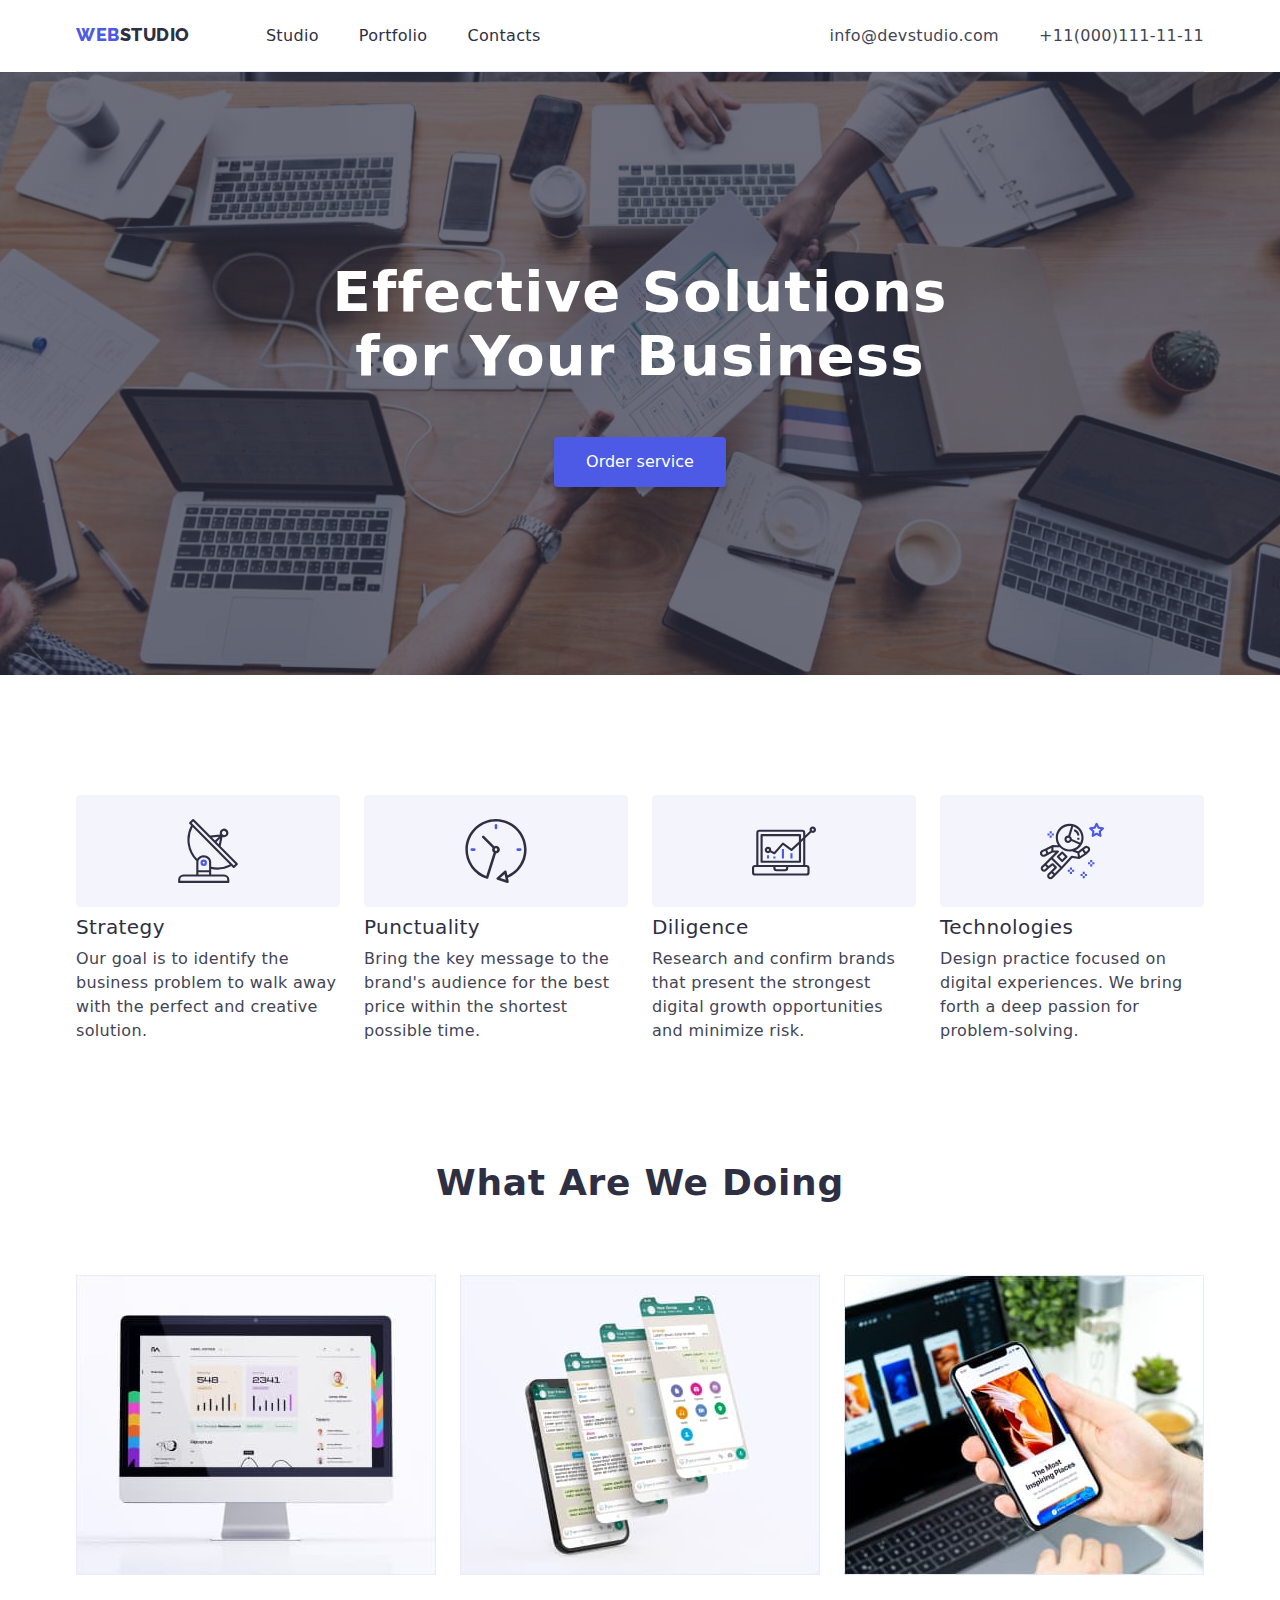
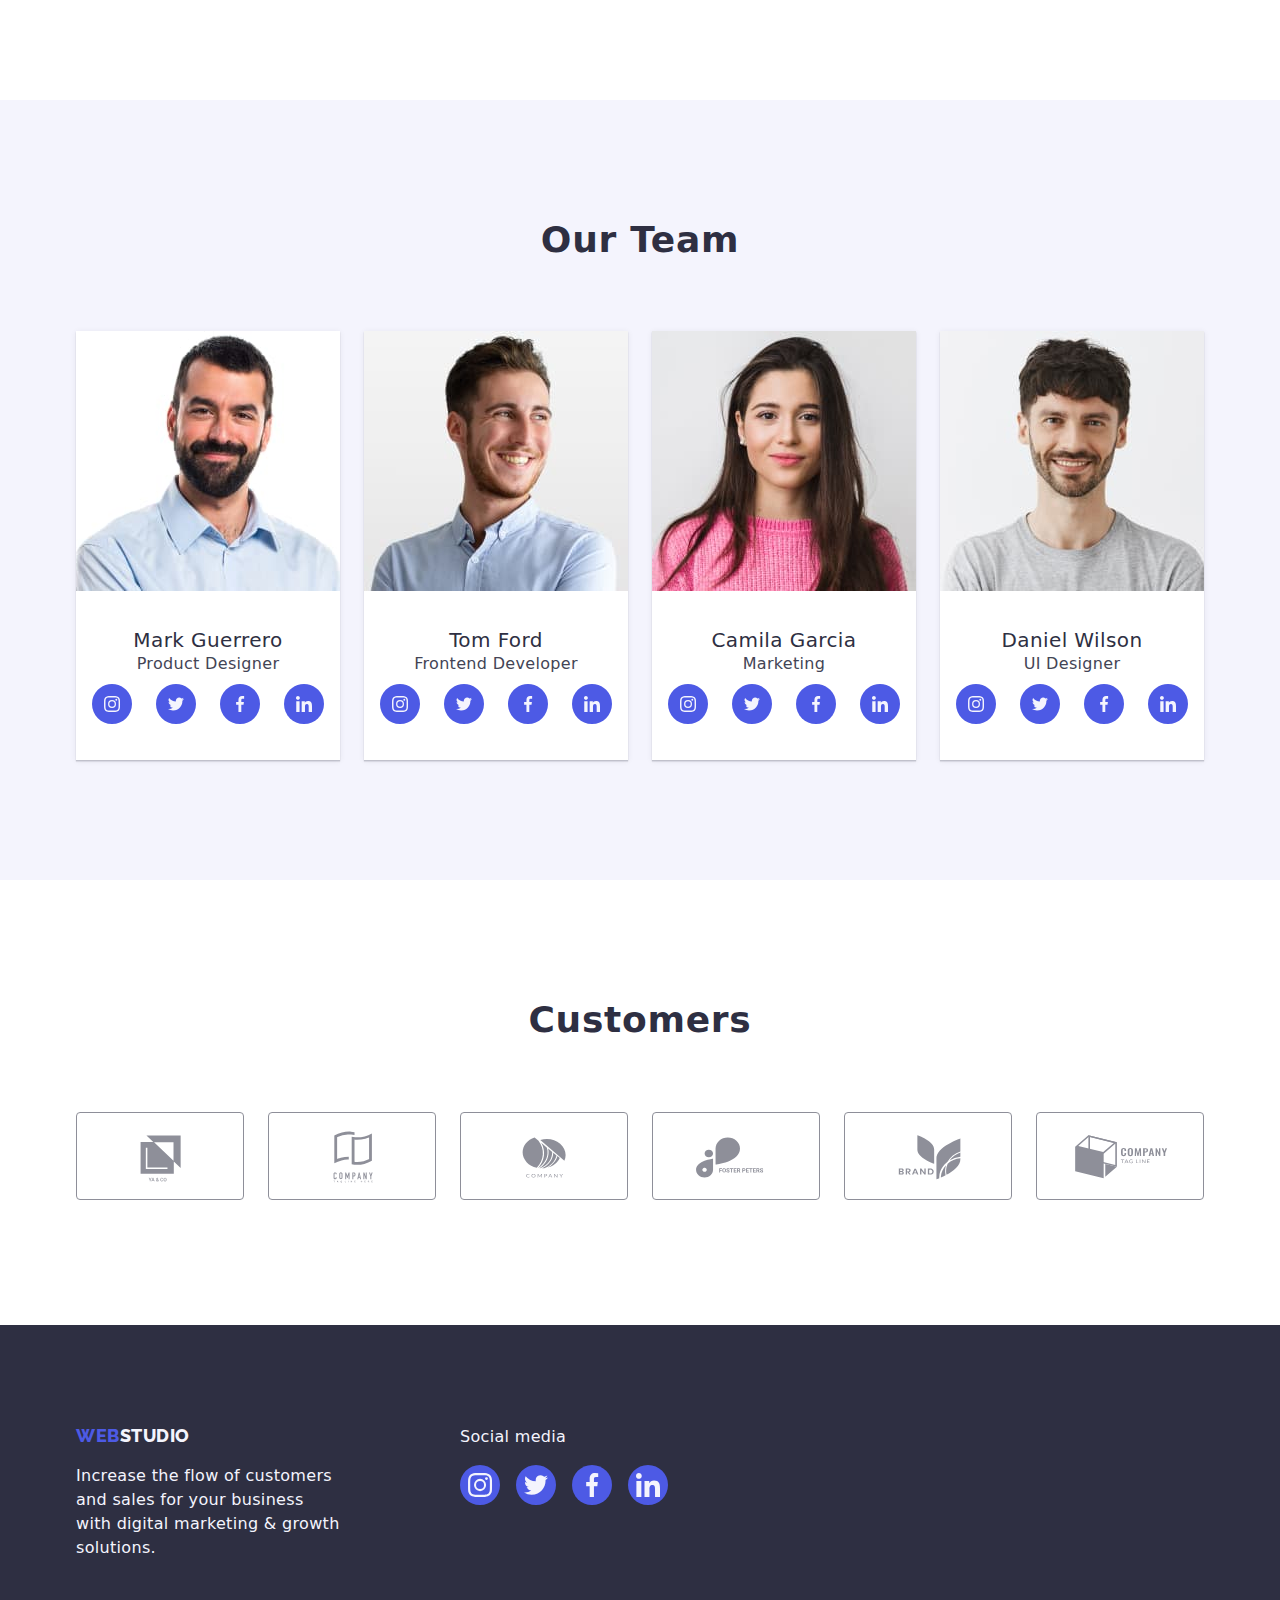
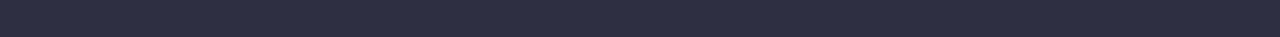
==== commit 372dfc3d: "corrections" ====
--- a/index.html
+++ b/index.html
@@ -23,7 +23,7 @@
       <div class="container">
         <div class="menu-wrapper">
           <nav>
-            <a href="./" class="logo-style"
+            <a href="#" class="logo-style"
               ><span class="logo-web">WEB</span>STUDIO</a
             >
             <menu class="menu-links">
@@ -31,7 +31,7 @@
               <li>
                 <a href="./portfolio.html" class="links-style">Portfolio</a>
               </li>
-              <li><a href="/contacts" class="links-style">Contacts</a></li>
+              <li><a href="#" class="links-style">Contacts</a></li>
             </menu>
           </nav>
           <ul class="list-links-contact">
@@ -66,7 +66,7 @@
           <ul class="main-pillars-list">
             <li>
               <div class="pillar-icon-wrapper">
-                <svg class="" width="64px" height="64px"> <use href="./images/icons.svg#icon-antenna-1"> </use> </svg>
+                <svg width="64px" height="64px"> <use href="./images/icons.svg#icon-antenna-1"> </use> </svg>
               </div>
               <h3 class="main-pillars">Strategy</h3>
               <p class="description">
@@ -77,7 +77,7 @@
 
             <li>
               <div class="pillar-icon-wrapper">
-                <svg class="" width="64px" height="64px"> <use href="./images/icons.svg#icon-clock-1"> </use> </svg>
+                <svg width="64px" height="64px"> <use href="./images/icons.svg#icon-clock-1"> </use> </svg>
               </div>
               <h3 class="main-pillars">Punctuality</h3>
               <p class="description">
@@ -87,7 +87,7 @@
             </li>
             <li>
               <div class="pillar-icon-wrapper">
-                <svg class="" width="64px" height="64px"> <use href="./images/icons.svg#icon-diagram-1"> </use> </svg>
+                <svg width="64px" height="64px"> <use href="./images/icons.svg#icon-diagram-1"> </use> </svg>
               </div>
               <h3 class="main-pillars">Diligence</h3>
               <p class="description">
@@ -97,7 +97,7 @@
             </li>
             <li>
               <div class="pillar-icon-wrapper">
-                <svg class="" width="64px" height="64px"> <use href="./images/icons.svg#icon-astronaut-1"> </use> </svg>
+                <svg width="64px" height="64px"> <use href="./images/icons.svg#icon-astronaut-1"> </use> </svg>
               </div>
               <h3 class="main-pillars">Technologies</h3>
               <p class="description">
@@ -159,11 +159,11 @@
                   <p class="team-position">Product Designer</p>
                    <ul class="sm-list-team">
             <li>
-              <a href="./"><svg class="sm-icon-team" width="40px" height="40px"> <use href="./images/icons.svg#icon-Ellipse"> </use> </svg></a>
-            </li>
-            <li><a href="./"><svg class="sm-icon-team" width="40px" height="40px"> <use href="./images/icons.svg#icon-Ellipse-1"> </use> </svg></a></li>
-            <li><a href="./"><svg class="sm-icon-team" width="40px" height="40px"> <use href="./images/icons.svg#icon-Ellipse-2"> </use> </svg></a></li>
-            <li><a href="./"><svg class="sm-icon-team" width="40px" height="40px"> <use href="./images/icons.svg#icon-Ellipse-3"> </use> </svg></a></li>
+              <a href="#" class="sm-icon-team"><svg  width="40px" height="40px"> <use href="./images/icons.svg#icon-Ellipse"> </use> </svg></a>
+            </li>
+            <li><a href="#" class="sm-icon-team"><svg width="40px" height="40px"> <use href="./images/icons.svg#icon-Ellipse-1"> </use> </svg></a></li>
+            <li><a href="#" class="sm-icon-team"><svg  width="40px" height="40px"> <use href="./images/icons.svg#icon-Ellipse-2"> </use> </svg></a></li>
+            <li><a href="#" class="sm-icon-team"><svg width="40px" height="40px"> <use href="./images/icons.svg#icon-Ellipse-3"> </use> </svg></a></li>
           </ul>
                 </figcaption>
               </figure>
@@ -181,11 +181,11 @@
                   <p class="team-position">Frontend Developer</p>
                    <ul class="sm-list-team">
             <li>
-              <a href="./"><svg class="sm-icon-team" width="40px" height="40px"> <use href="./images/icons.svg#icon-Ellipse"> </use> </svg></a>
-            </li>
-            <li><a href="./"><svg class="sm-icon-team" width="40px" height="40px"> <use href="./images/icons.svg#icon-Ellipse-1"> </use> </svg></a></li>
-            <li><a href="./"><svg class="sm-icon-team" width="40px" height="40px"> <use href="./images/icons.svg#icon-Ellipse-2"> </use> </svg></a></li>
-            <li><a href="./"><svg class="sm-icon-team" width="40px" height="40px"> <use href="./images/icons.svg#icon-Ellipse-3"> </use> </svg></a></li>
+              <a href="#"><svg class="sm-icon-team" width="40px" height="40px"> <use href="./images/icons.svg#icon-Ellipse"> </use> </svg></a>
+            </li>
+            <li><a href="#"><svg class="sm-icon-team" width="40px" height="40px"> <use href="./images/icons.svg#icon-Ellipse-1"> </use> </svg></a></li>
+            <li><a href="#"><svg class="sm-icon-team" width="40px" height="40px"> <use href="./images/icons.svg#icon-Ellipse-2"> </use> </svg></a></li>
+            <li><a href="#"><svg class="sm-icon-team" width="40px" height="40px"> <use href="./images/icons.svg#icon-Ellipse-3"> </use> </svg></a></li>
           </ul>
                 </figcaption>
               </figure>
@@ -203,11 +203,11 @@
                   <p class="team-position">Marketing</p>
                    <ul class="sm-list-team">
             <li>
-              <a href="./"><svg class="sm-icon-team" width="40px" height="40px"> <use href="./images/icons.svg#icon-Ellipse"> </use> </svg></a>
-            </li>
-            <li><a href="./"><svg class="sm-icon-team" width="40px" height="40px"> <use href="./images/icons.svg#icon-Ellipse-1"> </use> </svg></a></li>
-            <li><a href="./"><svg class="sm-icon-team" width="40px" height="40px"> <use href="./images/icons.svg#icon-Ellipse-2"> </use> </svg></a></li>
-            <li><a href="./"><svg class="sm-icon-team" width="40px" height="40px"> <use href="./images/icons.svg#icon-Ellipse-3"> </use> </svg></a></li>
+              <a href="#"><svg class="sm-icon-team" width="40px" height="40px"> <use href="./images/icons.svg#icon-Ellipse"> </use> </svg></a>
+            </li>
+            <li><a href="#"><svg class="sm-icon-team" width="40px" height="40px"> <use href="./images/icons.svg#icon-Ellipse-1"> </use> </svg></a></li>
+            <li><a href="#"><svg class="sm-icon-team" width="40px" height="40px"> <use href="./images/icons.svg#icon-Ellipse-2"> </use> </svg></a></li>
+            <li><a href="#"><svg class="sm-icon-team" width="40px" height="40px"> <use href="./images/icons.svg#icon-Ellipse-3"> </use> </svg></a></li>
           </ul>
                 </figcaption>
               </figure>
@@ -225,11 +225,11 @@
                   <p class="team-position">UI Designer</p>
                   <ul class="sm-list-team">
             <li>
-              <a href="./"><svg class="sm-icon-team" width="40px" height="40px"> <use href="./images/icons.svg#icon-Ellipse"> </use> </svg></a>
-            </li>
-            <li><a href="./"><svg class="sm-icon-team" width="40px" height="40px"> <use href="./images/icons.svg#icon-Ellipse-1"> </use> </svg></a></li>
-            <li><a href="./"><svg class="sm-icon-team" width="40px" height="40px"> <use href="./images/icons.svg#icon-Ellipse-2"> </use> </svg></a></li>
-            <li><a href="./"><svg class="sm-icon-team" width="40px" height="40px"> <use href="./images/icons.svg#icon-Ellipse-3"> </use> </svg></a></li>
+              <a href="#"><svg class="sm-icon-team" width="40px" height="40px"> <use href="./images/icons.svg#icon-Ellipse"> </use> </svg></a>
+            </li>
+            <li><a href="#"><svg class="sm-icon-team" width="40px" height="40px"> <use href="./images/icons.svg#icon-Ellipse-1"> </use> </svg></a></li>
+            <li><a href="#"><svg class="sm-icon-team" width="40px" height="40px"> <use href="./images/icons.svg#icon-Ellipse-2"> </use> </svg></a></li>
+            <li><a href="#"><svg class="sm-icon-team" width="40px" height="40px"> <use href="./images/icons.svg#icon-Ellipse-3"> </use> </svg></a></li>
           </ul>
                 </figcaption>
               </figure>
@@ -241,19 +241,19 @@
         <div class="container">
           <h2 class="header-two">Customers</h2>
           <ul class="customers-list">
-            <li > <a href="./"><svg class="customers-icon" ><use href="./images/icons.svg#icon-Client-1"></use></svg></a></li>
-            <li><a href="./"><svg class="customers-icon"> <use href="./images/icons.svg#icon-Client-2"> </use> </svg></a></li>
-            <li><a href="./"><svg class="customers-icon"> <use href="./images/icons.svg#icon-Client-3"> </use> </svg></a></li>
-            <li><a href="./"><svg class="customers-icon"> <use href="./images/icons.svg#icon-Client-4"> </use> </svg></a></li>
-            <li><a href="./"><svg class="customers-icon"> <use href="./images/icons.svg#icon-Client-5"> </use> </svg></a></li>
-           <li><a href="./"><svg class="customers-icon"> <use href="./images/icons.svg#icon-Client-6"> </use> </svg></a></li>
+            <li > <a href="#"><svg class="customers-icon" ><use href="./images/icons.svg#icon-Client-1"></use></svg></a></li>
+            <li><a href="#"><svg class="customers-icon"> <use href="./images/icons.svg#icon-Client-2"> </use> </svg></a></li>
+            <li><a href="#"><svg class="customers-icon"> <use href="./images/icons.svg#icon-Client-3"> </use> </svg></a></li>
+            <li><a href="#"><svg class="customers-icon"> <use href="./images/icons.svg#icon-Client-4"> </use> </svg></a></li>
+            <li><a href="#"><svg class="customers-icon"> <use href="./images/icons.svg#icon-Client-5"> </use> </svg></a></li>
+           <li><a href="#"><svg class="customers-icon"> <use href="./images/icons.svg#icon-Client-6"> </use> </svg></a></li>
               </ul>
     </main>
 
     <footer class="footer-style">
       <div class="container footer-wrapper">
         <div class="logo-wrapper-footer">
-          <a href="./" class="logo-footer"
+          <a href="#" class="logo-footer"
             ><span class="logo-web">WEB</span>STUDIO</a
           >
           <p class="footer-text">
@@ -264,11 +264,11 @@
         <div class="sm-wrapper">
           <h4 class="sm-text">Social media</h4>
           <ul class="sm-list">
-            <li ><a href="./"><svg class="sm-icon" width="40px" height="40px"> <use href="./images/icons.svg#icon-Ellipse-4"> </use> </svg></a>
-            </li>
-            <li ><a href="./"><svg class="sm-icon" width="40px" height="40px"> <use href="./images/icons.svg#icon-Ellipse-5"> </use> </svg></a></li>
-            <li ><a href="./"><svg class="sm-icon" width="40px" height="40px"> <use href="./images/icons.svg#icon-Ellipse-6"> </use> </svg></a></li>
-            <li ><a href="./"><svg class="sm-icon" width="40px" height="40px"> <use href="./images/icons.svg#icon-Ellipse-7"> </use> </svg></a></li>
+            <li ><a href="#"><svg class="sm-icon" width="40px" height="40px"> <use href="./images/icons.svg#icon-Ellipse-4"> </use> </svg></a>
+            </li>
+            <li ><a href="#"><svg class="sm-icon" width="40px" height="40px"> <use href="./images/icons.svg#icon-Ellipse-5"> </use> </svg></a></li>
+            <li ><a href="#"><svg class="sm-icon" width="40px" height="40px"> <use href="./images/icons.svg#icon-Ellipse-6"> </use> </svg></a></li>
+            <li ><a href="#"><svg class="sm-icon" width="40px" height="40px"> <use href="./images/icons.svg#icon-Ellipse-7"> </use> </svg></a></li>
           </ul>
         </div>
       </div>
--- a/css/styles.css
+++ b/css/styles.css
@@ -173,6 +173,7 @@
     justify-content: center;
     align-items: center;
     margin: auto;
+    border-style: none;
 }
 
 .section-main-pillars {
@@ -243,7 +244,7 @@
     gap: 24px;
 background-color: var(--background-color-ourteam);
 padding-inline-start: 0px;
-margin: 0px
+margin: 0px;
 }
 
 .team-style {
@@ -255,13 +256,11 @@
 
 
 
-.team-descrip-wrapper {
+.team-descrip-wrapper  {
+    padding-bottom: 32px;
     padding-top: 32px;
-    padding-bottom: 32px;
-}
-.team-descrip-wrapper>h4 {
- padding-bottom: 8px;
-}
+}
+    
 
 .team-names {
     color: var(--color-headings);
@@ -284,6 +283,7 @@
         background-color: var(--background-color-header);
         margin-block-start: 0px;
         margin-block-end: 0px;
+        padding-bottom: 8px;
 }
 
 .sm-list-team {
@@ -291,8 +291,8 @@
     display: flex;
     justify-content: center;
     gap: 24px;
-    padding-top: 8px;
-}
+}
+
 
 .customers-list {
     list-style-type: none;
@@ -326,7 +326,7 @@
      text-align: center;
      font-size: 16px;
      font-weight: 500;
-     line-height: 1, 5;
+     line-height: 1.5;
      letter-spacing: 0.64px;
      padding: 12px 24px;
      align-items: center;
@@ -337,6 +337,7 @@
      background-color: rgba(64, 75, 191, 1);
      color: rgba(255, 255, 255, 1);
      box-shadow: 0px 2px 2px 0px rgba(0, 0, 0, 0.12), 0px 2px 1px 0px rgba(0, 0, 0, 0.08), 0px 3px 1px 0px rgba(0, 0, 0, 0.10);
+    border:rgba(64, 75, 191, 1);
  }
 
  .projects-list {
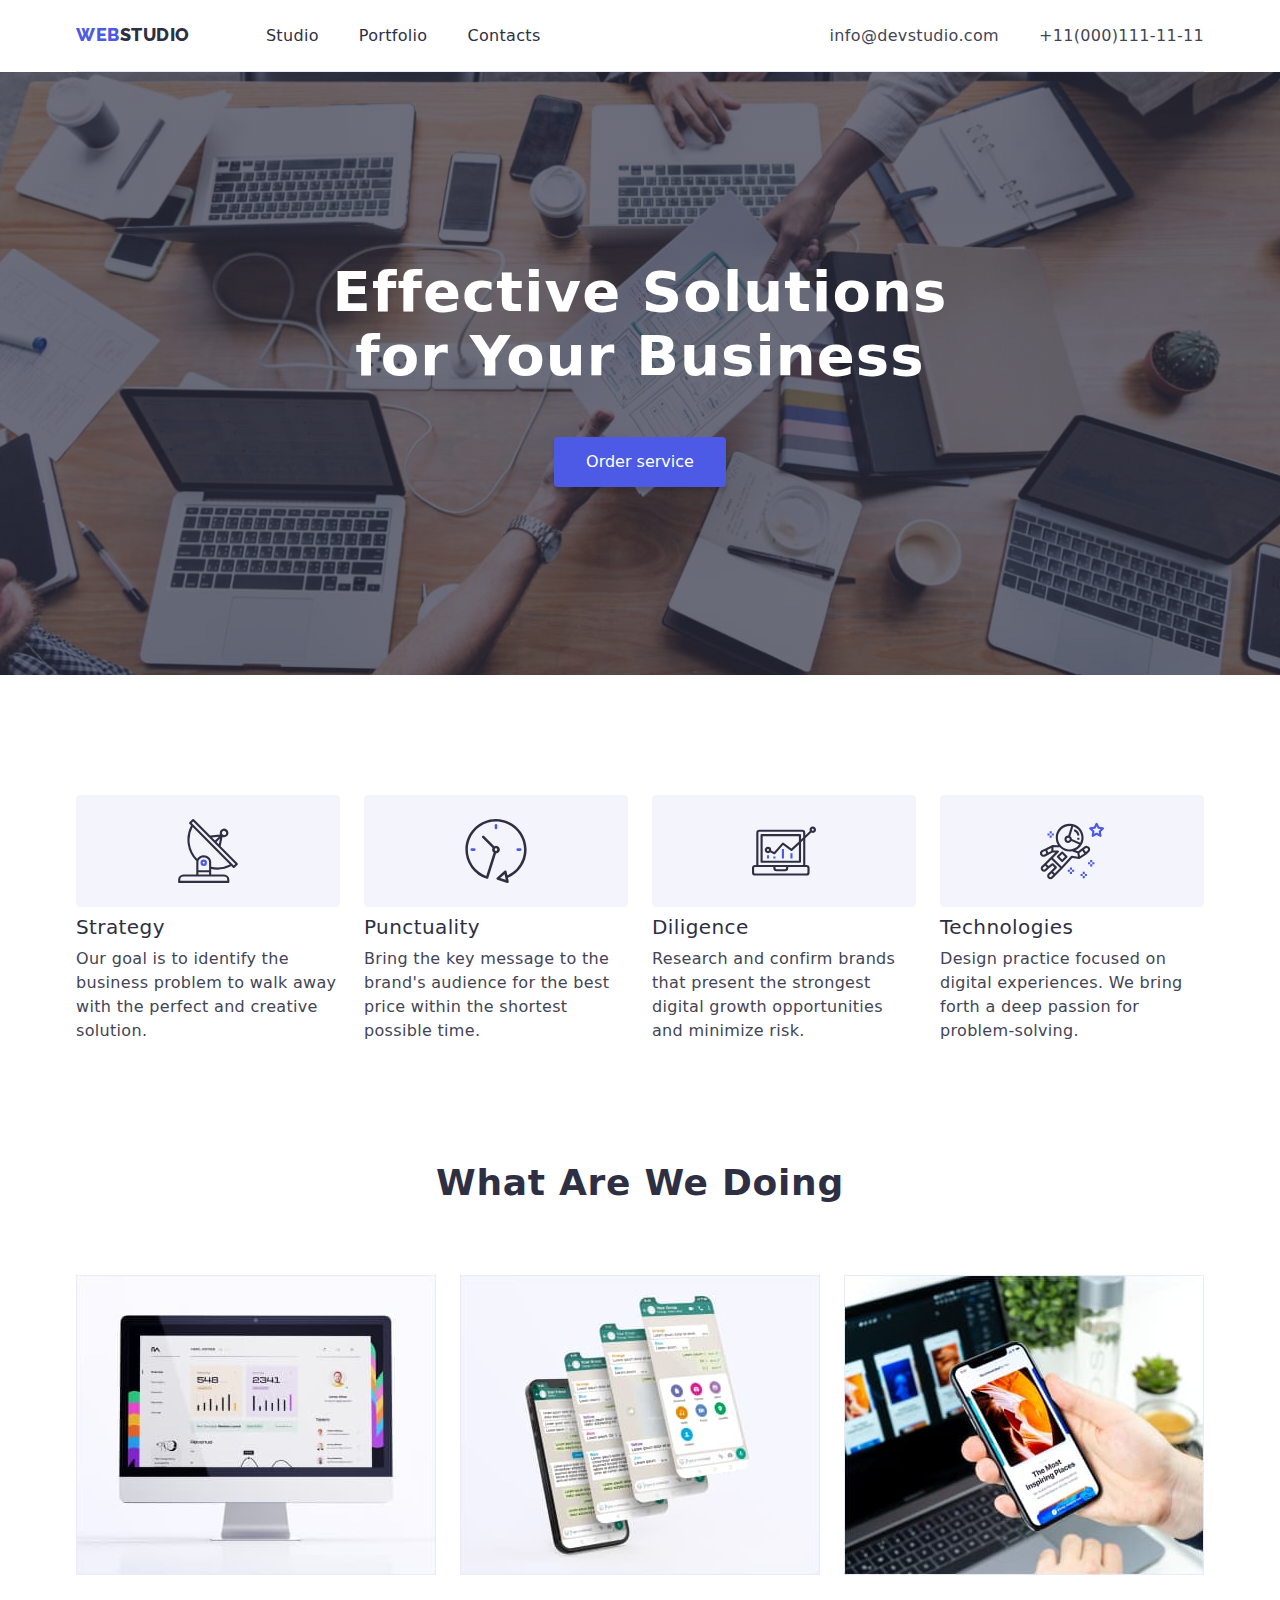
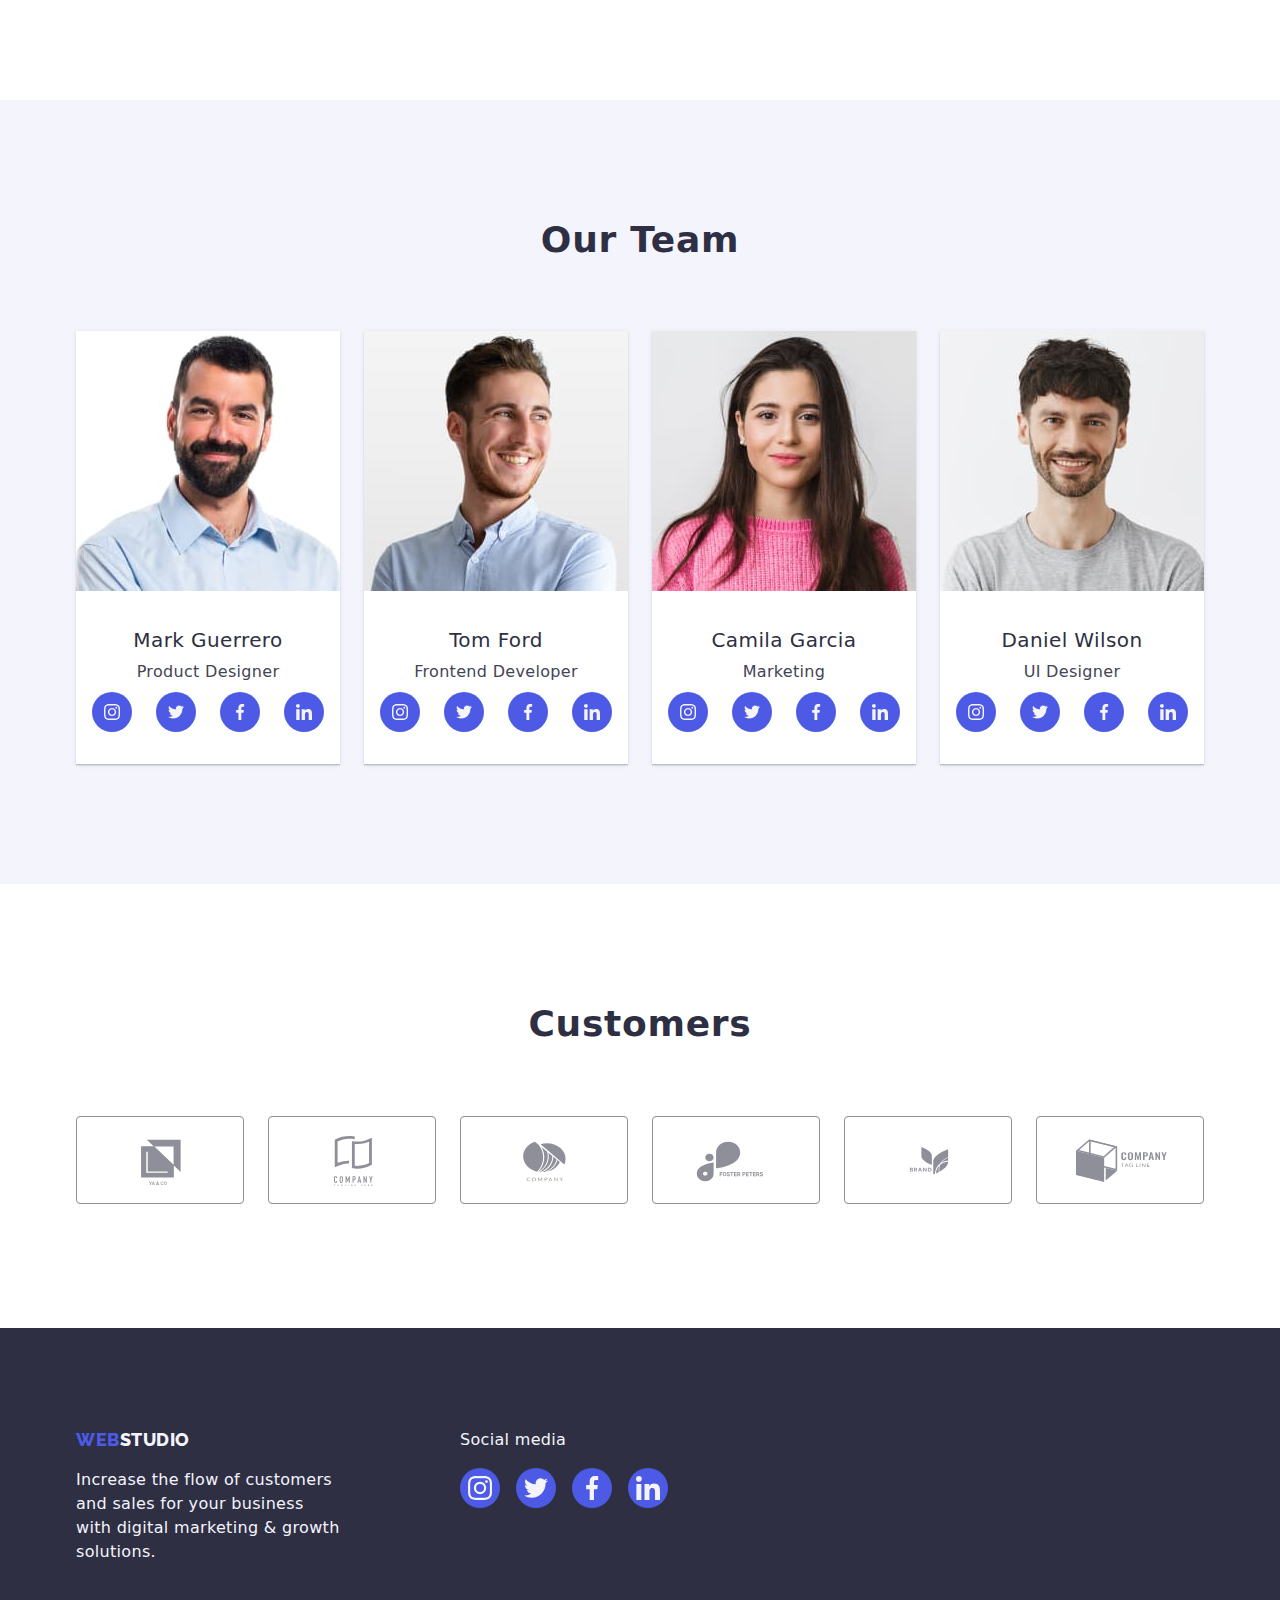
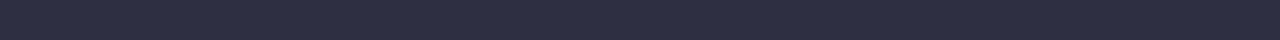
==== commit becc0eca: "final-correction" ====
--- a/index.html
+++ b/index.html
@@ -157,13 +157,20 @@
                 <figcaption class="team-descrip-wrapper">
                   <h4 class="team-names">Mark Guerrero</h4>
                   <p class="team-position">Product Designer</p>
-                   <ul class="sm-list-team">
-            <li>
-              <a href="#" class="sm-icon-team"><svg  width="40px" height="40px"> <use href="./images/icons.svg#icon-Ellipse"> </use> </svg></a>
-            </li>
-            <li><a href="#" class="sm-icon-team"><svg width="40px" height="40px"> <use href="./images/icons.svg#icon-Ellipse-1"> </use> </svg></a></li>
-            <li><a href="#" class="sm-icon-team"><svg  width="40px" height="40px"> <use href="./images/icons.svg#icon-Ellipse-2"> </use> </svg></a></li>
-            <li><a href="#" class="sm-icon-team"><svg width="40px" height="40px"> <use href="./images/icons.svg#icon-Ellipse-3"> </use> </svg></a></li>
+                     <ul class="sm-list-team">
+            <li>
+              <div class="team-icon-wrapper">
+             <a href="#"><svg class="team-icon" width="16px" height="16px"> <use href="./images/icons.svg#icon-instagram-2"> </use> </svg></a>
+            </div>
+            </li>
+            <li> 
+              <div class="team-icon-wrapper"><a href="#"><svg class="team-icon" width="16px" height="16px"> <use href="./images/icons.svg#icon-twitter-1"> </use> </svg></a>
+              </div>
+            </li>
+            <li>
+              <div class="team-icon-wrapper"><a href="#"><svg class="team-icon" width="16px" height="16px"> <use href="./images/icons.svg#icon-facebook-1"> </use> </svg></a></div></li>
+            <li>
+              <div class="team-icon-wrapper"><a href="#"><svg class="team-icon" width="16px" height="16px"> <use href="./images/icons.svg#icon-linkedin-1"> </use> </svg></a></div></li>
           </ul>
                 </figcaption>
               </figure>
@@ -179,13 +186,20 @@
                 <figcaption class="team-descrip-wrapper">
                   <h4 class="team-names">Tom Ford</h4>
                   <p class="team-position">Frontend Developer</p>
-                   <ul class="sm-list-team">
-            <li>
-              <a href="#"><svg class="sm-icon-team" width="40px" height="40px"> <use href="./images/icons.svg#icon-Ellipse"> </use> </svg></a>
-            </li>
-            <li><a href="#"><svg class="sm-icon-team" width="40px" height="40px"> <use href="./images/icons.svg#icon-Ellipse-1"> </use> </svg></a></li>
-            <li><a href="#"><svg class="sm-icon-team" width="40px" height="40px"> <use href="./images/icons.svg#icon-Ellipse-2"> </use> </svg></a></li>
-            <li><a href="#"><svg class="sm-icon-team" width="40px" height="40px"> <use href="./images/icons.svg#icon-Ellipse-3"> </use> </svg></a></li>
+                    <ul class="sm-list-team">
+            <li>
+              <div class="team-icon-wrapper">
+             <a href="#"><svg class="team-icon" width="16px" height="16px"> <use href="./images/icons.svg#icon-instagram-2"> </use> </svg></a>
+            </div>
+            </li>
+            <li> 
+              <div class="team-icon-wrapper"><a href="#"><svg class="team-icon" width="16px" height="16px"> <use href="./images/icons.svg#icon-twitter-1"> </use> </svg></a>
+              </div>
+            </li>
+            <li>
+              <div class="team-icon-wrapper"><a href="#"><svg class="team-icon" width="16px" height="16px"> <use href="./images/icons.svg#icon-facebook-1"> </use> </svg></a></div></li>
+            <li>
+              <div class="team-icon-wrapper"><a href="#"><svg class="team-icon" width="16px" height="16px"> <use href="./images/icons.svg#icon-linkedin-1"> </use> </svg></a></div></li>
           </ul>
                 </figcaption>
               </figure>
@@ -201,13 +215,20 @@
                 <figcaption class="team-descrip-wrapper">
                   <h4 class="team-names">Camila Garcia</h4>
                   <p class="team-position">Marketing</p>
-                   <ul class="sm-list-team">
-            <li>
-              <a href="#"><svg class="sm-icon-team" width="40px" height="40px"> <use href="./images/icons.svg#icon-Ellipse"> </use> </svg></a>
-            </li>
-            <li><a href="#"><svg class="sm-icon-team" width="40px" height="40px"> <use href="./images/icons.svg#icon-Ellipse-1"> </use> </svg></a></li>
-            <li><a href="#"><svg class="sm-icon-team" width="40px" height="40px"> <use href="./images/icons.svg#icon-Ellipse-2"> </use> </svg></a></li>
-            <li><a href="#"><svg class="sm-icon-team" width="40px" height="40px"> <use href="./images/icons.svg#icon-Ellipse-3"> </use> </svg></a></li>
+                     <ul class="sm-list-team">
+            <li>
+              <div class="team-icon-wrapper">
+             <a href="#"><svg class="team-icon" width="16px" height="16px"> <use href="./images/icons.svg#icon-instagram-2"> </use> </svg></a>
+            </div>
+            </li>
+            <li> 
+              <div class="team-icon-wrapper"><a href="#"><svg class="team-icon" width="16px" height="16px"> <use href="./images/icons.svg#icon-twitter-1"> </use> </svg></a>
+              </div>
+            </li>
+            <li>
+              <div class="team-icon-wrapper"><a href="#"><svg class="team-icon" width="16px" height="16px"> <use href="./images/icons.svg#icon-facebook-1"> </use> </svg></a></div></li>
+            <li>
+              <div class="team-icon-wrapper"><a href="#"><svg class="team-icon" width="16px" height="16px"> <use href="./images/icons.svg#icon-linkedin-1"> </use> </svg></a></div></li>
           </ul>
                 </figcaption>
               </figure>
@@ -225,11 +246,18 @@
                   <p class="team-position">UI Designer</p>
                   <ul class="sm-list-team">
             <li>
-              <a href="#"><svg class="sm-icon-team" width="40px" height="40px"> <use href="./images/icons.svg#icon-Ellipse"> </use> </svg></a>
-            </li>
-            <li><a href="#"><svg class="sm-icon-team" width="40px" height="40px"> <use href="./images/icons.svg#icon-Ellipse-1"> </use> </svg></a></li>
-            <li><a href="#"><svg class="sm-icon-team" width="40px" height="40px"> <use href="./images/icons.svg#icon-Ellipse-2"> </use> </svg></a></li>
-            <li><a href="#"><svg class="sm-icon-team" width="40px" height="40px"> <use href="./images/icons.svg#icon-Ellipse-3"> </use> </svg></a></li>
+              <div class="team-icon-wrapper">
+             <a href="#"><svg class="team-icon" width="16px" height="16px"> <use href="./images/icons.svg#icon-instagram-2"> </use> </svg></a>
+            </div>
+            </li>
+            <li> 
+              <div class="team-icon-wrapper"><a href="#"><svg class="team-icon" width="16px" height="16px"> <use href="./images/icons.svg#icon-twitter-1"> </use> </svg></a>
+              </div>
+            </li>
+            <li>
+              <div class="team-icon-wrapper"><a href="#"><svg class="team-icon" width="16px" height="16px"> <use href="./images/icons.svg#icon-facebook-1"> </use> </svg></a></div></li>
+            <li>
+              <div class="team-icon-wrapper"><a href="#"><svg class="team-icon" width="16px" height="16px"> <use href="./images/icons.svg#icon-linkedin-1"> </use> </svg></a></div></li>
           </ul>
                 </figcaption>
               </figure>
@@ -241,12 +269,12 @@
         <div class="container">
           <h2 class="header-two">Customers</h2>
           <ul class="customers-list">
-            <li > <a href="#"><svg class="customers-icon" ><use href="./images/icons.svg#icon-Client-1"></use></svg></a></li>
-            <li><a href="#"><svg class="customers-icon"> <use href="./images/icons.svg#icon-Client-2"> </use> </svg></a></li>
-            <li><a href="#"><svg class="customers-icon"> <use href="./images/icons.svg#icon-Client-3"> </use> </svg></a></li>
-            <li><a href="#"><svg class="customers-icon"> <use href="./images/icons.svg#icon-Client-4"> </use> </svg></a></li>
-            <li><a href="#"><svg class="customers-icon"> <use href="./images/icons.svg#icon-Client-5"> </use> </svg></a></li>
-           <li><a href="#"><svg class="customers-icon"> <use href="./images/icons.svg#icon-Client-6"> </use> </svg></a></li>
+            <li><a href="#" class="customers-icon-link"><svg class="customers-icon" width="168px" height="88px" ><use href="./images/icons.svg#icon-Logo-1"></use></svg></a></li>
+            <li><a href="#" class="customers-icon-link"> <svg class="customers-icon" width="168px" height="88px" > <use href="./images/icons.svg#icon-Logo-2"> </use> </svg></a></li>
+            <li><a href="#" class="customers-icon-link"><svg class="customers-icon" width="168px" height="88px" > <use href="./images/icons.svg#icon-Logo-3"> </use> </svg></a></li>
+            <li><a href="#" class="customers-icon-link"><svg class="customers-icon" width="168px" height="88px" > <use href="./images/icons.svg#icon-Logo-4"> </use> </svg></a></li>
+            <li><a href="#" class="customers-icon-link"><svg class="customers-icon" width="168px" height="88px" > <use href="./images/icons.svg#icon-Logo-5"> </use> </svg></a></li>
+           <li><a href="#" class="customers-icon-link"><svg class="customers-icon" width="168px" height="88px" > <use href="./images/icons.svg#icon-Logo-6"> </use> </svg></a></li>
               </ul>
     </main>
 
@@ -264,11 +292,11 @@
         <div class="sm-wrapper">
           <h4 class="sm-text">Social media</h4>
           <ul class="sm-list">
-            <li ><a href="#"><svg class="sm-icon" width="40px" height="40px"> <use href="./images/icons.svg#icon-Ellipse-4"> </use> </svg></a>
-            </li>
-            <li ><a href="#"><svg class="sm-icon" width="40px" height="40px"> <use href="./images/icons.svg#icon-Ellipse-5"> </use> </svg></a></li>
-            <li ><a href="#"><svg class="sm-icon" width="40px" height="40px"> <use href="./images/icons.svg#icon-Ellipse-6"> </use> </svg></a></li>
-            <li ><a href="#"><svg class="sm-icon" width="40px" height="40px"> <use href="./images/icons.svg#icon-Ellipse-7"> </use> </svg></a></li>
+            <li ><div class="footer-sm-wrapper"><a href="#"><svg class="sm-icon" width="40px" height="40px"> <use href="./images/icons.svg#icon-instagram-2-1"> </use> </svg></a></div>
+            </li>
+            <li ><div class="footer-sm-wrapper"><a href="#"><svg class="sm-icon" width="40px" height="40px"> <use href="./images/icons.svg#icon-twitter-1-1"> </use> </svg></a></div></li>
+            <li ><div class="footer-sm-wrapper"><a href="#"><svg class="sm-icon" width="40px" height="40px"> <use href="./images/icons.svg#icon-facebook-1-1"> </use> </svg></a></div></li>
+            <li ><div class="footer-sm-wrapper"><a href="#"><svg class="sm-icon" width="40px" height="40px"> <use href="./images/icons.svg#icon-linkedin-1-1"> </use> </svg></a></div></li>
           </ul>
         </div>
       </div>
--- a/css/styles.css
+++ b/css/styles.css
@@ -254,14 +254,11 @@
     
 }
 
-
-
 .team-descrip-wrapper  {
     padding-bottom: 32px;
     padding-top: 32px;
 }
     
-
 .team-names {
     color: var(--color-headings);
         text-align: center;
@@ -284,16 +281,32 @@
         margin-block-start: 0px;
         margin-block-end: 0px;
         padding-bottom: 8px;
+        padding-top: 8px;
 }
 
 .sm-list-team {
-    list-style-type: none;
-    display: flex;
-    justify-content: center;
-    gap: 24px;
-}
-
-
+   list-style-type: none;
+        display: flex;
+        justify-content: center;
+        align-items: center;
+        gap: 24px;
+}
+
+.team-icon-wrapper {
+    background-color: rgba(77, 90, 229, 1);
+        border-radius: 50%;
+        width: 40px;
+        height: 40px;
+}
+
+.team-icon {
+    margin: 12px;
+        width: 16px;
+        height: 16px;
+}
+.team-icon-wrapper:hover {
+    background-color: rgba(64, 75, 191, 1);
+}
 .customers-list {
     list-style-type: none;
         display: flex;
@@ -301,15 +314,20 @@
         gap: 24px;
 }
 .customers-icon {
-    border: 1px solid rgba(142, 143, 153, 1);
-    border-radius: 4px;
-    fill: rgba(142, 143, 153, 1);
+    fill: #8e8f99;
     width: 168px;
     height: 88px;
-}
-
+    flex-shrink: 0;
+    padding: 16px 32px;
+    border-radius: 4px;
+    border: 1px solid #8e8f99;
+}
+
+.customers-icon-link:hover {
+    color: rgba(64, 75, 191, 1);
+}
 .customers-icon:hover {
-    fill: rgba(64, 75, 191, 1);
+    fill: currentColor;
     border-color: rgba(64, 75, 191, 1);
 }
 
@@ -493,10 +511,20 @@
     gap: 16px;
     padding-top: 16px;
 }
+
+.footer-sm-wrapper {
+    background-color: rgba(77, 90, 229, 1);
+        border-radius: 50%;
+        width: 40px;
+        height: 40px;
+}
+
 .sm-icon {
-    fill:rgba(77, 90, 229, 1);
-}
-
-.sm-icon:hover {
-   fill: rgba(49, 208, 170, 1);
+    margin: 8px;
+    width: 24px;
+    height: 24px;
+}
+
+.footer-sm-wrapper:hover {
+   background-color:  rgba(49, 208, 170, 1);
 }